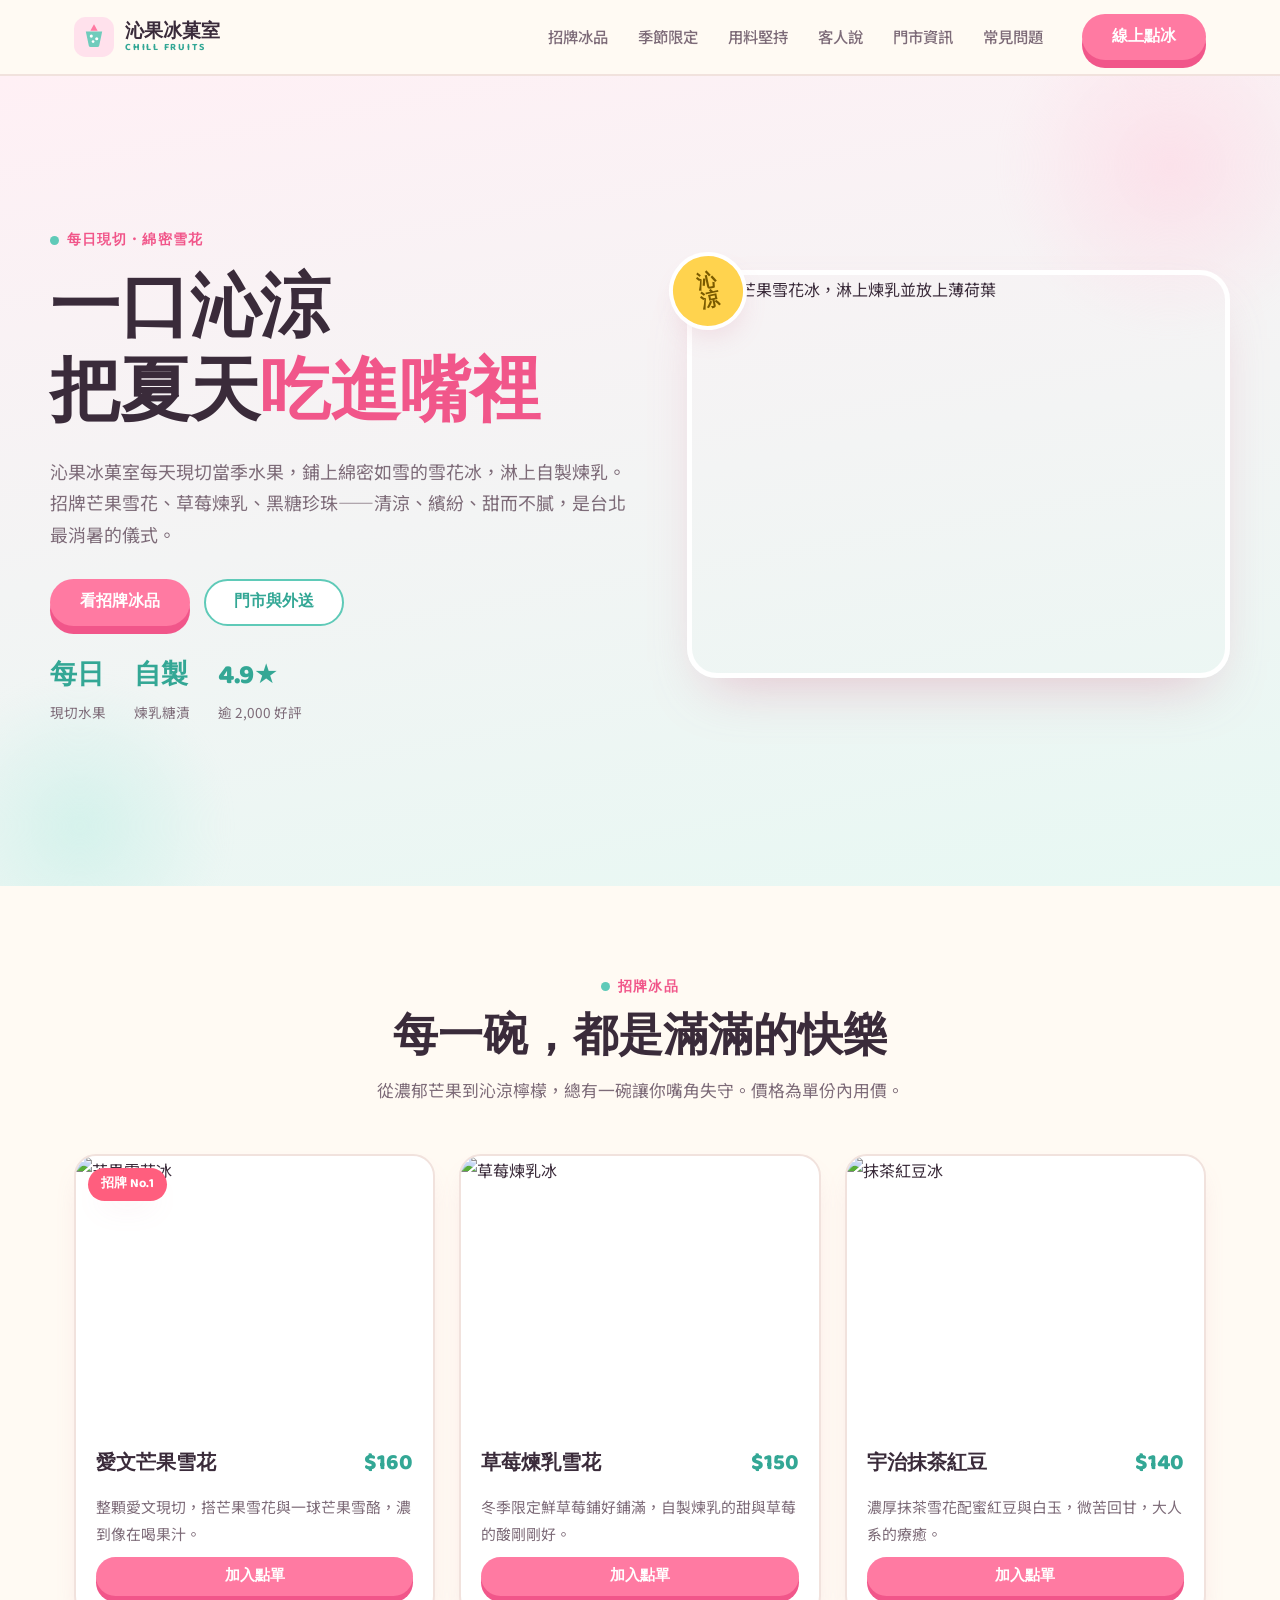
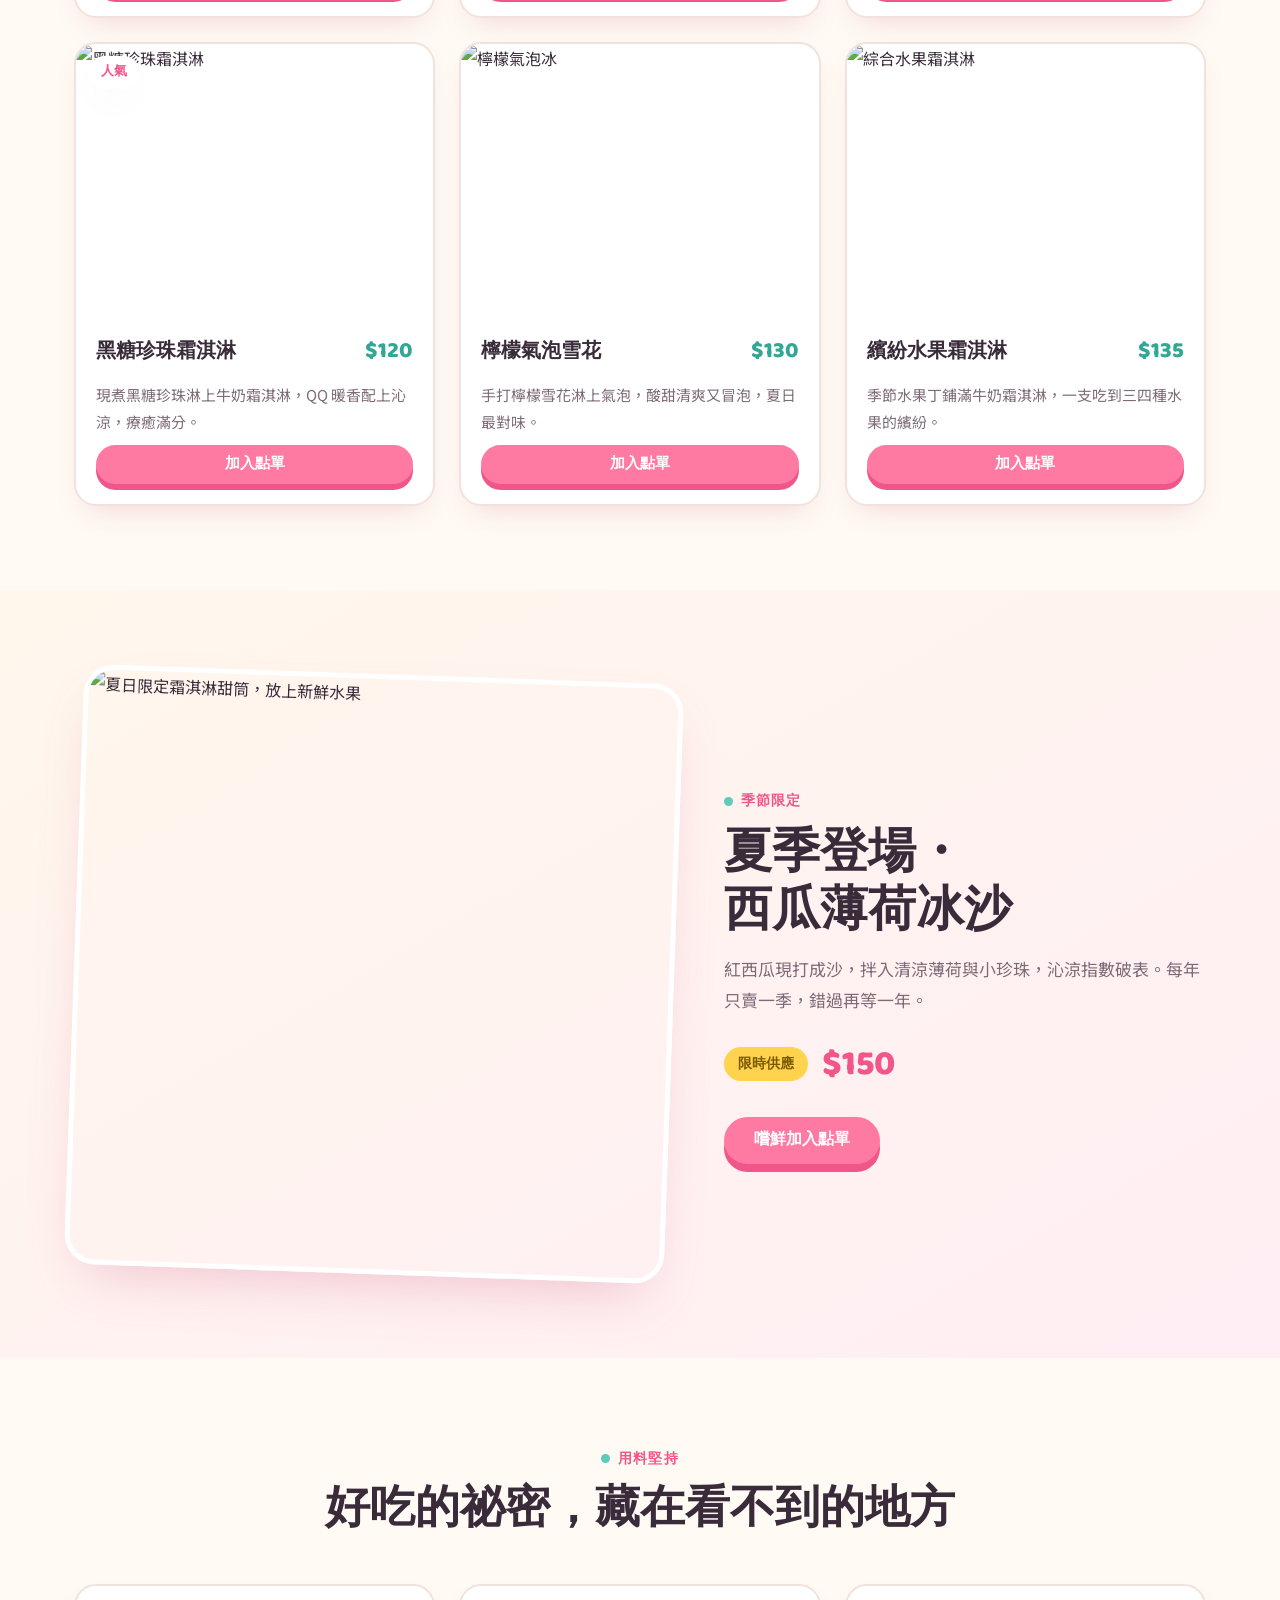
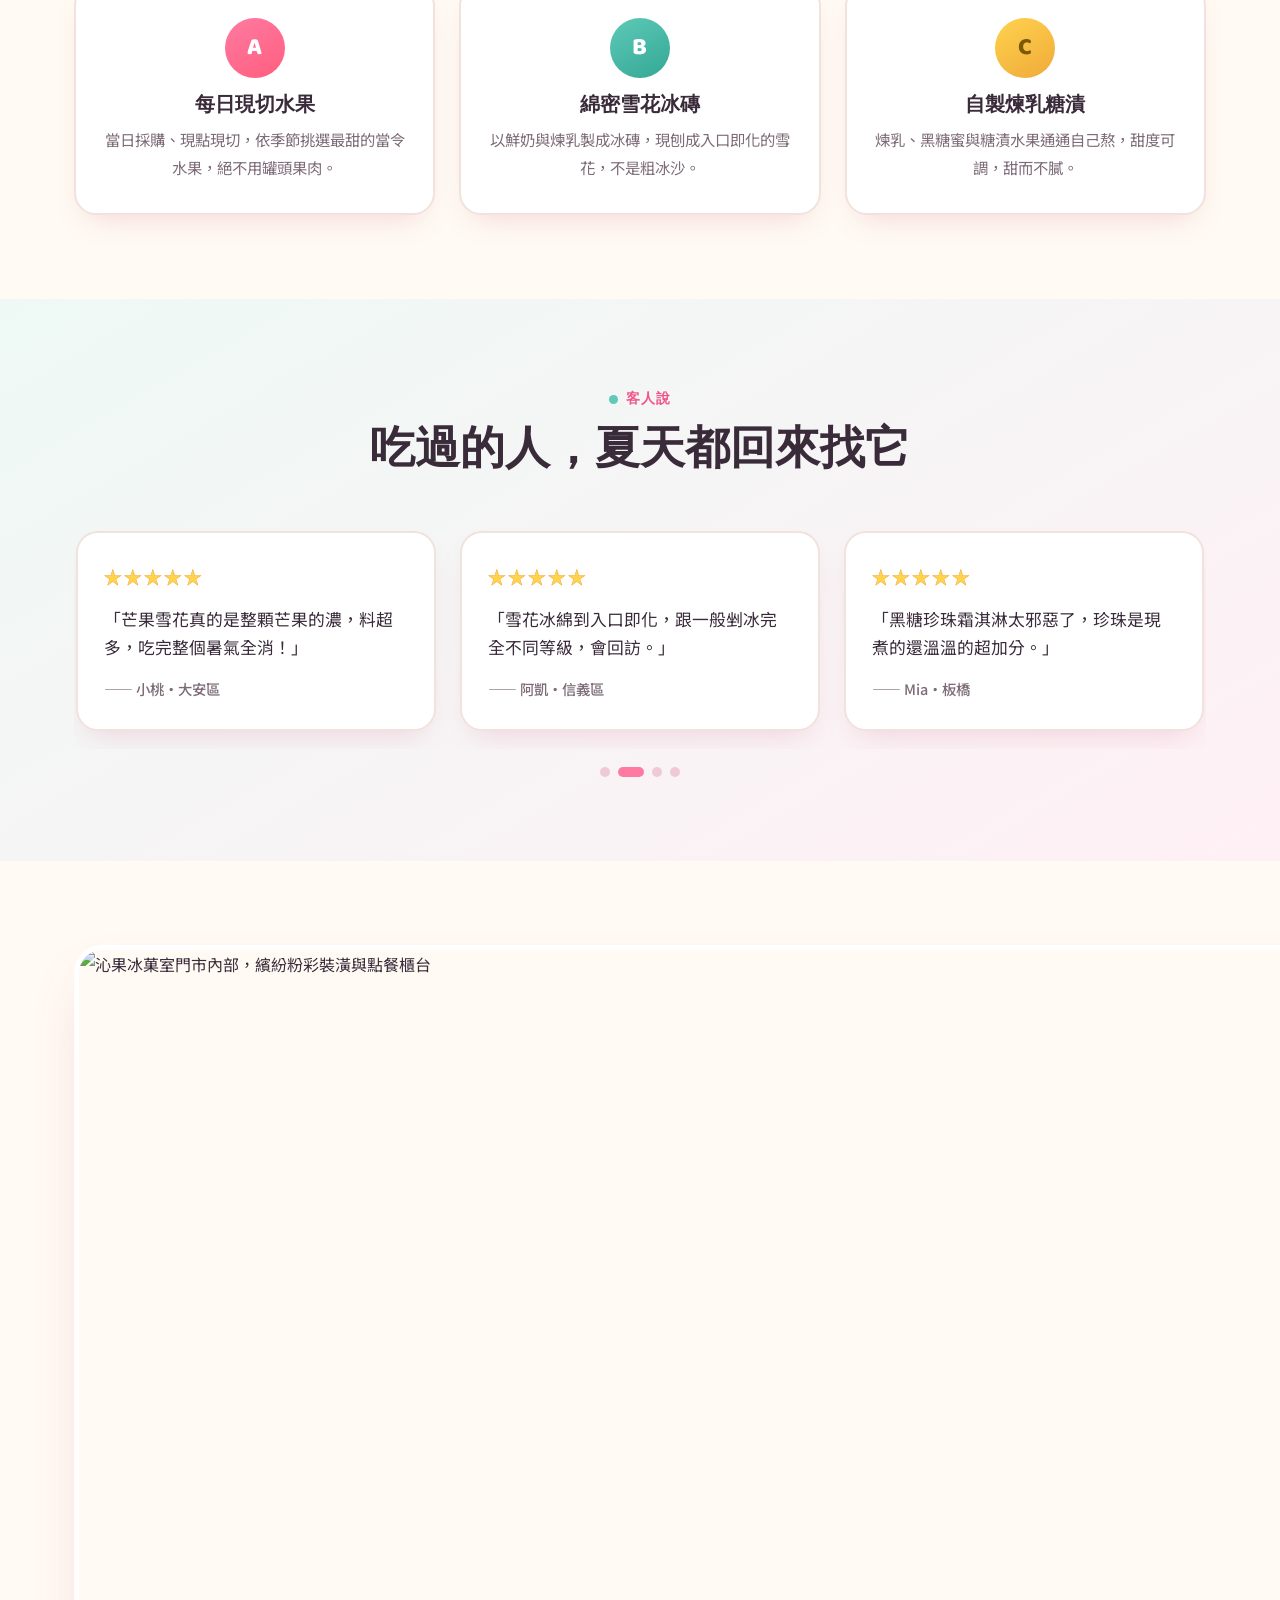
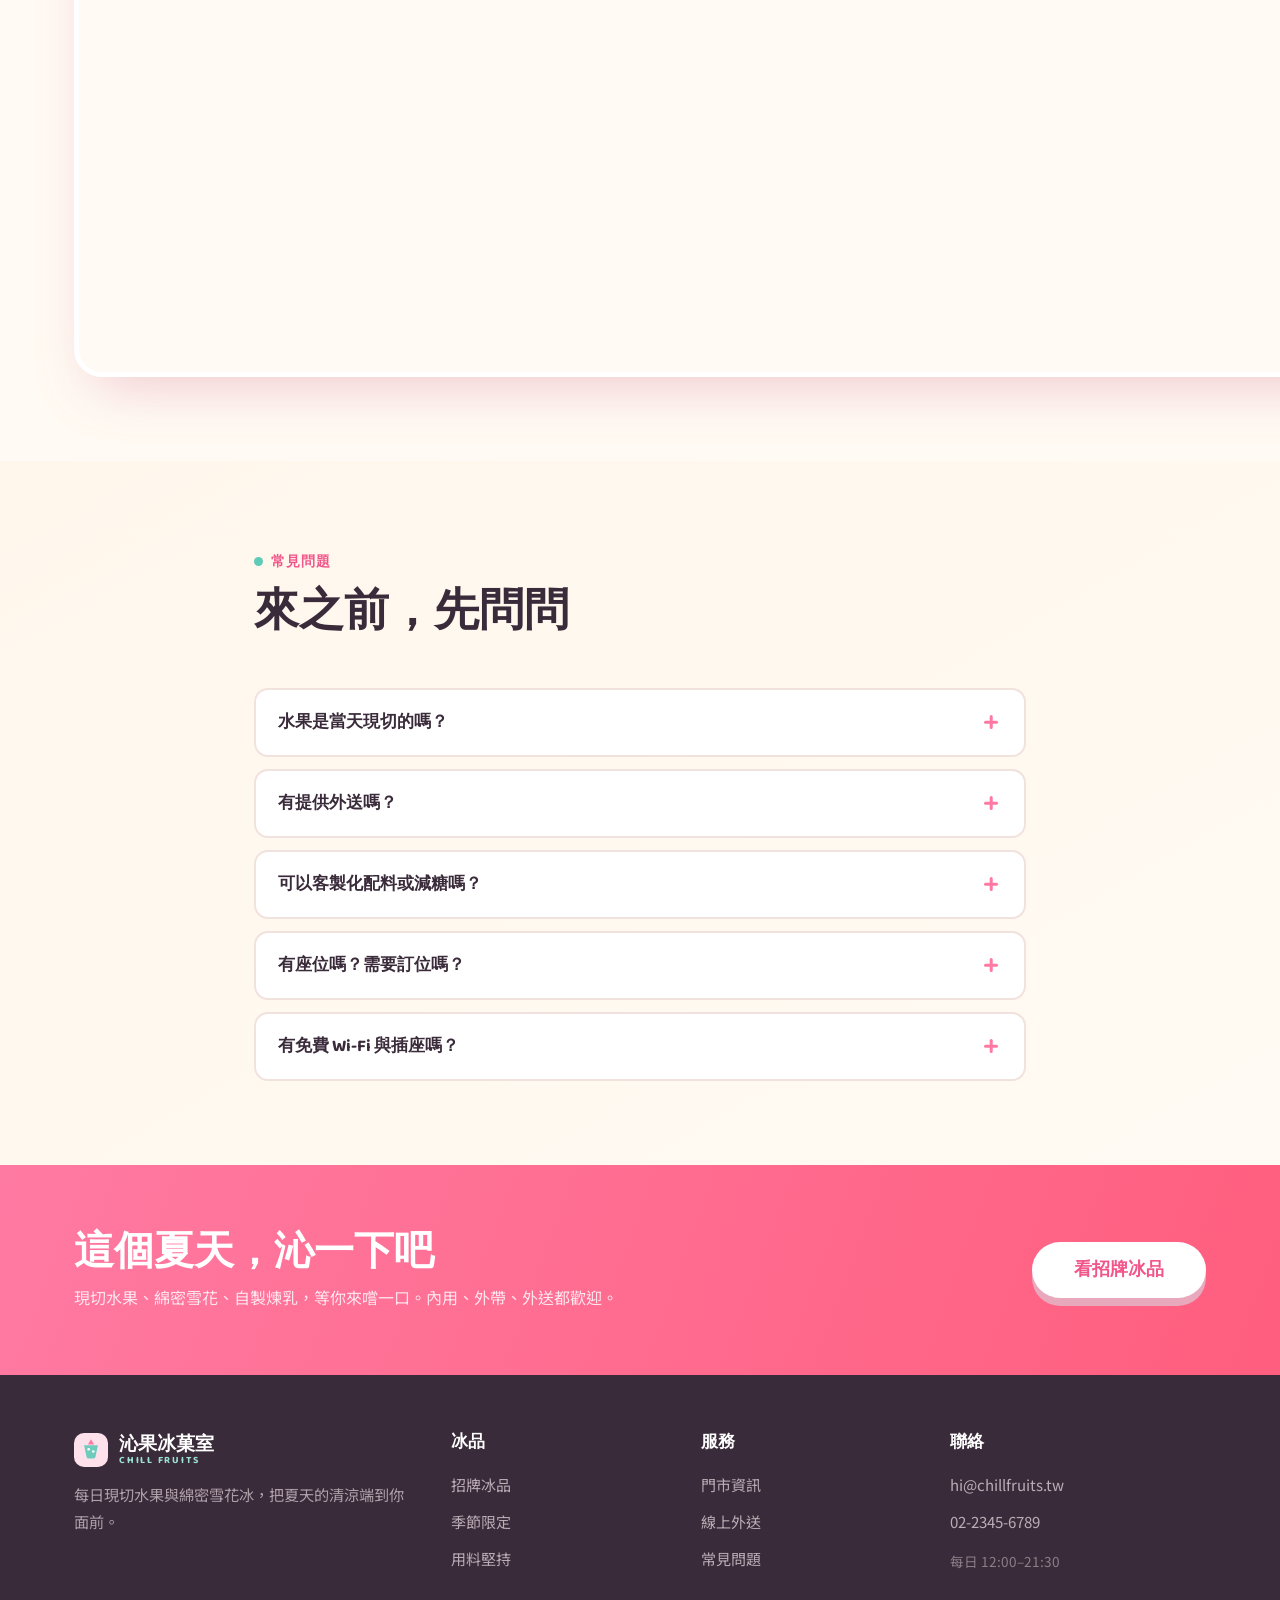
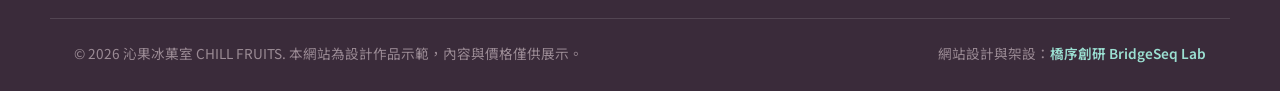
==== index.html @ 15c8f28c "deploy chillfruits landing page (text assets)" ====
<!DOCTYPE html>
<html lang="zh-Hant">
<head>
<meta charset="UTF-8">
<meta name="viewport" content="width=device-width, initial-scale=1">
<title>沁果冰菓室 CHILL FRUITS｜現切水果雪花冰・夏日霜淇淋</title>
<meta name="description" content="沁果冰菓室是台灣現做水果雪花冰與霜淇淋專賣。每日現切當季水果、自製煉乳與糖漬，綿密雪花冰一吃就清涼。招牌芒果雪花、草莓煉乳、黑糖珍珠，內用外帶與外送都方便。">
<meta name="keywords" content="雪花冰,芒果冰,剉冰,霜淇淋,水果冰,夏天甜點,冰菓室,黑糖珍珠冰,草莓冰,台灣冰品">
<link rel="canonical" href="https://izzo24.github.io/chillfruits/">
<meta property="og:type" content="website">
<meta property="og:locale" content="zh_TW">
<meta property="og:site_name" content="沁果冰菓室 CHILL FRUITS">
<meta property="og:title" content="沁果冰菓室 CHILL FRUITS｜現切水果雪花冰・夏日霜淇淋">
<meta property="og:description" content="每日現切當季水果、綿密雪花冰、自製煉乳。招牌芒果雪花、草莓煉乳、黑糖珍珠，一吃就清涼。">
<meta property="og:url" content="https://izzo24.github.io/chillfruits/">
<meta property="og:image" content="https://izzo24.github.io/chillfruits/images/hero.webp">
<meta name="twitter:card" content="summary_large_image">
<meta name="theme-color" content="#ff8fb1">
<link rel="icon" href="data:image/svg+xml,%3Csvg xmlns='http://www.w3.org/2000/svg' viewBox='0 0 32 32'%3E%3Crect width='32' height='32' rx='9' fill='%23ffd6e4'/%3E%3Cpath d='M16 6l3 6h-6l3-6z' fill='%23ff7aa2'/%3E%3Cpath d='M10 13h12l-2.2 11a1.5 1.5 0 01-1.5 1.2h-4.6A1.5 1.5 0 0112 25L10 13z' fill='%237ad0c0'/%3E%3Ccircle cx='14' cy='17' r='1.3' fill='%23fff'/%3E%3Ccircle cx='18' cy='19' r='1.3' fill='%23fff'/%3E%3C/svg%3E">
<link rel="preconnect" href="https://fonts.googleapis.com">
<link rel="preconnect" href="https://fonts.gstatic.com" crossorigin>
<link href="https://fonts.googleapis.com/css2?family=Baloo+2:wght@500;600;700;800&family=Noto+Sans+TC:wght@400;500;700;900&display=swap" rel="stylesheet">
<link rel="stylesheet" href="./assets/style.css">
<script type="application/ld+json">
{
  "@context":"https://schema.org",
  "@graph":[
    {"@type":"Organization","@id":"https://izzo24.github.io/chillfruits/#org","name":"沁果冰菓室 CHILL FRUITS","url":"https://izzo24.github.io/chillfruits/","logo":"https://izzo24.github.io/chillfruits/images/hero.webp","description":"台灣現做水果雪花冰與霜淇淋專賣店。","areaServed":"TW"},
    {"@type":"WebSite","@id":"https://izzo24.github.io/chillfruits/#web","url":"https://izzo24.github.io/chillfruits/","name":"沁果冰菓室 CHILL FRUITS","inLanguage":"zh-Hant","publisher":{"@id":"https://izzo24.github.io/chillfruits/#org"}},
    {"@type":"Restaurant","name":"沁果冰菓室 CHILL FRUITS","image":"https://izzo24.github.io/chillfruits/images/hero.webp","servesCuisine":"冰品甜點","priceRange":"$$","areaServed":"TW","url":"https://izzo24.github.io/chillfruits/","menu":"https://izzo24.github.io/chillfruits/#menu","address":{"@type":"PostalAddress","addressCountry":"TW","addressLocality":"台北市","streetAddress":"大安區清涼路 6 號"},"openingHours":"Mo-Su 12:00-21:30","aggregateRating":{"@type":"AggregateRating","ratingValue":"4.9","reviewCount":"2043"}},
    {"@type":"FAQPage","mainEntity":[
      {"@type":"Question","name":"水果是當天現切的嗎？","acceptedAnswer":{"@type":"Answer","text":"是的，所有水果皆當日採購、現點現切，依季節更換品項，確保新鮮與甜度。"}},
      {"@type":"Question","name":"有提供外送嗎？","acceptedAnswer":{"@type":"Answer","text":"提供 Uber Eats 與 foodpanda 外送，雪花冰採保冷包裝；建議收到後盡快享用以保持綿密口感。"}},
      {"@type":"Question","name":"可以客製化配料或減糖嗎？","acceptedAnswer":{"@type":"Answer","text":"可以。煉乳與糖漿皆可減量或分開附上，配料可加購或更換，現場與外送備註皆可指定。"}},
      {"@type":"Question","name":"有座位嗎？需要訂位嗎？","acceptedAnswer":{"@type":"Answer","text":"店內約 24 個座位，採現場候位不需訂位；假日尖峰時段建議避開或選擇外帶。"}}
    ]},
    {"@type":"BreadcrumbList","itemListElement":[
      {"@type":"ListItem","position":1,"name":"首頁","item":"https://izzo24.github.io/chillfruits/"},
      {"@type":"ListItem","position":2,"name":"招牌冰品","item":"https://izzo24.github.io/chillfruits/#menu"},
      {"@type":"ListItem","position":3,"name":"門市資訊","item":"https://izzo24.github.io/chillfruits/#visit"}
    ]}
  ]
}
</script>
</head>
<body>
<a class="skip" href="#main">跳至主要內容</a>

<header class="nav" id="top">
  <div class="wrap nav__in">
    <a class="brand" href="#top" aria-label="沁果冰菓室首頁">
      <svg class="brand__mk" viewBox="0 0 44 44" width="40" height="40" aria-hidden="true"><rect width="44" height="44" rx="13" fill="#ffe1ec"/><path d="M22 8l4 7h-8l4-7z" fill="#ff7aa2"/><path d="M13 16h18l-3.3 15.5A2 2 0 0125.7 33h-7.4a2 2 0 01-2-1.5L13 16z" fill="#6fccbc"/><circle cx="19" cy="21" r="1.7" fill="#fff"/><circle cx="25" cy="24" r="1.7" fill="#fff"/><circle cx="21" cy="27" r="1.5" fill="#fff"/></svg>
      <span class="brand__tx"><b>沁果冰菓室</b><i>CHILL FRUITS</i></span>
    </a>
    <nav class="menu" id="menu" aria-label="主選單">
      <a href="#menu">招牌冰品</a>
      <a href="#season">季節限定</a>
      <a href="#why">用料堅持</a>
      <a href="#reviews">客人說</a>
      <a href="#visit">門市資訊</a>
      <a href="#faq">常見問題</a>
    </nav>
    <a class="btn btn--cta nav__cta" href="#order">線上點冰</a>
    <button class="burger" id="burger" aria-label="開啟選單" aria-expanded="false" aria-controls="menu"><span></span><span></span><span></span></button>
  </div>
</header>

<main id="main">

  <section class="hero">
    <span class="blob blob--1" aria-hidden="true"></span>
    <span class="blob blob--2" aria-hidden="true"></span>
    <div class="wrap hero__in">
      <div class="hero__copy">
        <span class="eyebrow"><span class="dot"></span>每日現切・綿密雪花</span>
        <h1>一口沁涼<br>把夏天<span class="hl">吃進嘴裡</span></h1>
        <p class="lede">沁果冰菓室每天現切當季水果，鋪上綿密如雪的雪花冰，淋上自製煉乳。招牌芒果雪花、草莓煉乳、黑糖珍珠——清涼、繽紛、甜而不膩，是台北最消暑的儀式。</p>
        <div class="hero__cta">
          <a class="btn btn--cta" href="#menu">看招牌冰品</a>
          <a class="btn btn--ghost" href="#visit">門市與外送</a>
        </div>
        <ul class="trust">
          <li><strong>每日</strong><span>現切水果</span></li>
          <li><strong>自製</strong><span>煉乳糖漬</span></li>
          <li><strong>4.9★</strong><span>逾 2,000 好評</span></li>
        </ul>
      </div>
      <div class="hero__media">
        <img src="./images/hero.webp" alt="繽紛芒果雪花冰，淋上煉乳並放上薄荷葉" width="1376" height="768" fetchpriority="high">
        <div class="hero__sticker">沁<br>涼</div>
      </div>
    </div>
  </section>

  <section class="menu-sec" id="menu">
    <div class="wrap">
      <header class="sec-head">
        <span class="eyebrow eyebrow--c"><span class="dot"></span>招牌冰品</span>
        <h2>每一碗，都是滿滿的快樂</h2>
        <p>從濃郁芒果到沁涼檸檬，總有一碗讓你嘴角失守。價格為單份內用價。</p>
      </header>
      <div class="grid grid--3 menu-grid">
        <article class="card item">
          <div class="item__img"><img src="./images/hero.webp" alt="芒果雪花冰" width="600" height="450" loading="lazy"><span class="tag tag--hot">招牌 No.1</span></div>
          <div class="item__body"><div class="item__top"><h3>愛文芒果雪花</h3><span class="price">$160</span></div><p>整顆愛文現切，搭芒果雪花與一球芒果雪酪，濃到像在喝果汁。</p><button class="btn btn--cta btn--sm add" data-name="愛文芒果雪花">加入點單</button></div>
        </article>
        <article class="card item">
          <div class="item__img"><img src="./images/catalog.webp" alt="草莓煉乳冰" width="600" height="450" loading="lazy"></div>
          <div class="item__body"><div class="item__top"><h3>草莓煉乳雪花</h3><span class="price">$150</span></div><p>冬季限定鮮草莓鋪好鋪滿，自製煉乳的甜與草莓的酸剛剛好。</p><button class="btn btn--cta btn--sm add" data-name="草莓煉乳雪花">加入點單</button></div>
        </article>
        <article class="card item">
          <div class="item__img"><img src="./images/catalog.webp" alt="抹茶紅豆冰" width="600" height="450" loading="lazy"></div>
          <div class="item__body"><div class="item__top"><h3>宇治抹茶紅豆</h3><span class="price">$140</span></div><p>濃厚抹茶雪花配蜜紅豆與白玉，微苦回甘，大人系的療癒。</p><button class="btn btn--cta btn--sm add" data-name="宇治抹茶紅豆">加入點單</button></div>
        </article>
        <article class="card item">
          <div class="item__img"><img src="./images/softserve.webp" alt="黑糖珍珠霜淇淋" width="600" height="450" loading="lazy"><span class="tag">人氣</span></div>
          <div class="item__body"><div class="item__top"><h3>黑糖珍珠霜淇淋</h3><span class="price">$120</span></div><p>現煮黑糖珍珠淋上牛奶霜淇淋，QQ 暖香配上沁涼，療癒滿分。</p><button class="btn btn--cta btn--sm add" data-name="黑糖珍珠霜淇淋">加入點單</button></div>
        </article>
        <article class="card item">
          <div class="item__img"><img src="./images/catalog.webp" alt="檸檬氣泡冰" width="600" height="450" loading="lazy"></div>
          <div class="item__body"><div class="item__top"><h3>檸檬氣泡雪花</h3><span class="price">$130</span></div><p>手打檸檬雪花淋上氣泡，酸甜清爽又冒泡，夏日最對味。</p><button class="btn btn--cta btn--sm add" data-name="檸檬氣泡雪花">加入點單</button></div>
        </article>
        <article class="card item">
          <div class="item__img"><img src="./images/softserve.webp" alt="綜合水果霜淇淋" width="600" height="450" loading="lazy"></div>
          <div class="item__body"><div class="item__top"><h3>繽紛水果霜淇淋</h3><span class="price">$135</span></div><p>季節水果丁鋪滿牛奶霜淇淋，一支吃到三四種水果的繽紛。</p><button class="btn btn--cta btn--sm add" data-name="繽紛水果霜淇淋">加入點單</button></div>
        </article>
      </div>
    </div>
  </section>

  <section class="season" id="season">
    <div class="wrap season__in">
      <div class="season__media"><img src="./images/softserve.webp" alt="夏日限定霜淇淋甜筒，放上新鮮水果" width="600" height="600" loading="lazy"></div>
      <div class="season__copy">
        <span class="eyebrow eyebrow--c"><span class="dot"></span>季節限定</span>
        <h2>夏季登場・<br>西瓜薄荷冰沙</h2>
        <p>紅西瓜現打成沙，拌入清涼薄荷與小珍珠，沁涼指數破表。每年只賣一季，錯過再等一年。</p>
        <div class="season__price"><span class="season__tag">限時供應</span><b>$150</b></div>
        <button class="btn btn--cta add" data-name="西瓜薄荷冰沙（季節限定）">嚐鮮加入點單</button>
      </div>
    </div>
  </section>

  <section class="why" id="why">
    <div class="wrap">
      <header class="sec-head">
        <span class="eyebrow eyebrow--c"><span class="dot"></span>用料堅持</span>
        <h2>好吃的祕密，藏在看不到的地方</h2>
      </header>
      <div class="grid grid--3">
        <article class="card feat">
          <span class="feat__ic">A</span>
          <h3>每日現切水果</h3>
          <p>當日採購、現點現切，依季節挑選最甜的當令水果，絕不用罐頭果肉。</p>
        </article>
        <article class="card feat">
          <span class="feat__ic">B</span>
          <h3>綿密雪花冰磚</h3>
          <p>以鮮奶與煉乳製成冰磚，現刨成入口即化的雪花，不是粗冰沙。</p>
        </article>
        <article class="card feat">
          <span class="feat__ic">C</span>
          <h3>自製煉乳糖漬</h3>
          <p>煉乳、黑糖蜜與糖漬水果通通自己熬，甜度可調，甜而不膩。</p>
        </article>
      </div>
    </div>
  </section>

  <section class="reviews" id="reviews">
    <div class="wrap">
      <header class="sec-head">
        <span class="eyebrow eyebrow--c"><span class="dot"></span>客人說</span>
        <h2>吃過的人，夏天都回來找它</h2>
      </header>
      <div class="rev-track" id="revTrack">
        <figure class="card rev"><div class="stars">★★★★★</div><blockquote>「芒果雪花真的是整顆芒果的濃，料超多，吃完整個暑氣全消！」</blockquote><figcaption>—— 小桃・大安區</figcaption></figure>
        <figure class="card rev"><div class="stars">★★★★★</div><blockquote>「雪花冰綿到入口即化，跟一般剉冰完全不同等級，會回訪。」</blockquote><figcaption>—— 阿凱・信義區</figcaption></figure>
        <figure class="card rev"><div class="stars">★★★★★</div><blockquote>「黑糖珍珠霜淇淋太邪惡了，珍珠是現煮的還溫溫的超加分。」</blockquote><figcaption>—— Mia・板橋</figcaption></figure>
        <figure class="card rev"><div class="stars">★★★★☆</div><blockquote>「假日要排隊但很值得，外送也保冷做得不錯，料一樣實在。」</blockquote><figcaption>—— Leo・中山區</figcaption></figure>
      </div>
      <div class="rev-dots" id="revDots" aria-hidden="true"></div>
    </div>
  </section>

  <section class="visit" id="visit">
    <div class="wrap visit__in">
      <div class="visit__media"><img src="./images/store.webp" alt="沁果冰菓室門市內部，繽紛粉彩裝潢與點餐櫃台" width="1376" height="768" loading="lazy"></div>
      <div class="visit__copy" id="order">
        <span class="eyebrow eyebrow--c"><span class="dot"></span>門市資訊</span>
        <h2>來店裡，或讓我們外送給你</h2>
        <ul class="info">
          <li><b>地址</b><span>台北市大安區清涼路 6 號</span></li>
          <li><b>營業時間</b><span>每日 12:00 – 21:30</span></li>
          <li><b>座位</b><span>約 24 席・現場候位</span></li>
          <li><b>外送</b><span>Uber Eats／foodpanda</span></li>
        </ul>
        <div class="visit__cta">
          <button class="btn btn--cta add" data-name="線上外送點單">線上外送點冰</button>
          <a class="btn btn--ghost" href="tel:0223456789">電話 02-2345-6789</a>
        </div>
      </div>
    </div>
  </section>

  <section class="faq" id="faq">
    <div class="wrap faq__in">
      <header class="sec-head sec-head--left">
        <span class="eyebrow eyebrow--c"><span class="dot"></span>常見問題</span>
        <h2>來之前，先問問</h2>
      </header>
      <div class="acc" id="acc">
        <div class="acc__item"><button class="acc__q" aria-expanded="false">水果是當天現切的嗎？<span class="acc__ic" aria-hidden="true"></span></button><div class="acc__a"><p>是的，所有水果皆當日採購、現點現切，依季節更換品項，確保新鮮與甜度。</p></div></div>
        <div class="acc__item"><button class="acc__q" aria-expanded="false">有提供外送嗎？<span class="acc__ic" aria-hidden="true"></span></button><div class="acc__a"><p>提供 Uber Eats 與 foodpanda 外送，雪花冰採保冷包裝；建議收到後盡快享用以保持綿密口感。</p></div></div>
        <div class="acc__item"><button class="acc__q" aria-expanded="false">可以客製化配料或減糖嗎？<span class="acc__ic" aria-hidden="true"></span></button><div class="acc__a"><p>可以。煉乳與糖漿皆可減量或分開附上，配料可加購或更換，現場與外送備註皆可指定。</p></div></div>
        <div class="acc__item"><button class="acc__q" aria-expanded="false">有座位嗎？需要訂位嗎？<span class="acc__ic" aria-hidden="true"></span></button><div class="acc__a"><p>店內約 24 個座位，採現場候位不需訂位；假日尖峰時段建議避開或選擇外帶。</p></div></div>
        <div class="acc__item"><button class="acc__q" aria-expanded="false">有免費 Wi-Fi 與插座嗎？<span class="acc__ic" aria-hidden="true"></span></button><div class="acc__a"><p>提供免費 Wi-Fi，部分座位設有插座；用餐尖峰時段每組客人入座以 60 分鐘為原則。</p></div></div>
      </div>
    </div>
  </section>

  <section class="cta-band">
    <div class="wrap cta-band__in">
      <div>
        <h2>這個夏天，沁一下吧</h2>
        <p>現切水果、綿密雪花、自製煉乳，等你來嚐一口。內用、外帶、外送都歡迎。</p>
      </div>
      <a class="btn btn--cta btn--lg" href="#menu">看招牌冰品</a>
    </div>
  </section>

</main>

<footer class="foot">
  <div class="wrap foot__in">
    <div class="foot__brand">
      <a class="brand brand--foot" href="#top" aria-label="沁果冰菓室">
        <svg class="brand__mk" viewBox="0 0 44 44" width="34" height="34" aria-hidden="true"><rect width="44" height="44" rx="13" fill="#ffe1ec"/><path d="M22 8l4 7h-8l4-7z" fill="#ff7aa2"/><path d="M13 16h18l-3.3 15.5A2 2 0 0125.7 33h-7.4a2 2 0 01-2-1.5L13 16z" fill="#6fccbc"/><circle cx="19" cy="21" r="1.7" fill="#fff"/><circle cx="25" cy="24" r="1.7" fill="#fff"/></svg>
        <span class="brand__tx"><b>沁果冰菓室</b><i>CHILL FRUITS</i></span>
      </a>
      <p>每日現切水果與綿密雪花冰，把夏天的清涼端到你面前。</p>
    </div>
    <nav class="foot__col" aria-label="冰品"><h4>冰品</h4><a href="#menu">招牌冰品</a><a href="#season">季節限定</a><a href="#why">用料堅持</a></nav>
    <nav class="foot__col" aria-label="服務"><h4>服務</h4><a href="#visit">門市資訊</a><a href="#order">線上外送</a><a href="#faq">常見問題</a></nav>
    <div class="foot__col"><h4>聯絡</h4><a href="mailto:hi@chillfruits.tw">hi@chillfruits.tw</a><a href="tel:0223456789">02-2345-6789</a><p class="foot__hours">每日 12:00–21:30</p></div>
  </div>
  <div class="wrap foot__btm">
    <small>© 2026 沁果冰菓室 CHILL FRUITS. 本網站為設計作品示範，內容與價格僅供展示。</small>
    <small class="foot__credit">網站設計與架設：<a href="https://bridgeseqlab.com" target="_blank" rel="noopener">橋序創研 BridgeSeq Lab</a></small>
  </div>
</footer>

<button class="totop" id="totop" aria-label="回到頂端"><svg viewBox="0 0 24 24" width="22" height="22" aria-hidden="true"><path d="M12 19V6M6 12l6-6 6 6" fill="none" stroke="currentColor" stroke-width="2.4" stroke-linecap="round" stroke-linejoin="round"/></svg></button>
<div class="toast" id="toast" role="status" aria-live="polite"></div>
<script src="./assets/app.js" defer></script>
</body>
</html>
---- assets/style.css ----
:root{
  --bg:#fffaf3; --ink:#3a2b3a; --ink-2:#7d6b78; --pink:#ff7aa2; --pink-d:#f1568a;
  --mint:#5fcab8; --mint-d:#33a795; --lemon:#ffd34e; --berry:#ff5e7e; --peach:#ffe0d0;
  --cream:#fff3e9; --line:#f1e2dd; --r:22px; --r-sm:14px; --maxw:1180px;
  --shadow:0 14px 30px -14px rgba(214,120,150,.32); --shadow-lg:0 26px 56px -22px rgba(214,120,150,.42);
  --display:"Baloo 2",system-ui,sans-serif; --tc:"Noto Sans TC",system-ui,sans-serif;
}
*{box-sizing:border-box;margin:0;padding:0}
html{scroll-behavior:smooth;-webkit-text-size-adjust:100%}
body{font-family:var(--tc);color:var(--ink);background:var(--bg);line-height:1.78;overflow-x:hidden}
img{max-width:100%;height:auto;display:block}
a{color:inherit;text-decoration:none}
h1,h2,h3,h4{line-height:1.2;text-wrap:balance;font-family:var(--display);font-weight:800}
p{text-wrap:pretty}
.wrap{width:100%;max-width:var(--maxw);margin:0 auto;padding:0 24px}
.skip{position:absolute;left:-999px;top:0;background:var(--pink);color:#fff;padding:10px 16px;border-radius:0 0 12px 0;z-index:200}
.skip:focus{left:0}

.btn{display:inline-flex;align-items:center;justify-content:center;gap:8px;font-family:var(--display);font-weight:700;font-size:1.02rem;padding:13px 28px;border-radius:999px;border:2.5px solid transparent;cursor:pointer;transition:.2s ease;white-space:nowrap;line-height:1}
.btn--cta{background:var(--pink);color:#fff;box-shadow:0 8px 0 0 var(--pink-d)}
.btn--cta:hover{transform:translateY(2px);box-shadow:0 6px 0 0 var(--pink-d)}
.btn--cta:active{transform:translateY(8px);box-shadow:0 0 0 0 var(--pink-d)}
.btn--ghost{background:#fff;color:var(--mint-d);border-color:var(--mint)}
.btn--ghost:hover{background:var(--mint);color:#fff}
.btn--sm{padding:10px 20px;font-size:.94rem;box-shadow:0 6px 0 0 var(--pink-d)}
.btn--lg{padding:17px 40px;font-size:1.15rem}

.eyebrow{display:inline-flex;align-items:center;gap:8px;font-family:var(--display);font-weight:700;font-size:.85rem;letter-spacing:.08em;color:var(--pink-d)}
.eyebrow .dot{width:9px;height:9px;border-radius:50%;background:var(--mint);display:inline-block}
.eyebrow--c{justify-content:center}
.sec-head{max-width:680px;margin:0 auto 48px;text-align:center}
.sec-head--left{text-align:left;margin-left:0}
.sec-head h2{font-size:clamp(1.9rem,4vw,2.8rem);margin:12px 0 12px;color:var(--ink)}
.sec-head p{color:var(--ink-2);font-size:1.05rem}

.nav{position:sticky;top:0;z-index:100;background:rgba(255,250,243,.9);backdrop-filter:blur(12px);border-bottom:2px solid var(--line)}
.nav__in{display:flex;align-items:center;gap:18px;height:74px}
.brand{display:flex;align-items:center;gap:11px}
.brand__tx{display:flex;flex-direction:column;line-height:1.04}
.brand__tx b{font-family:var(--display);font-size:1.2rem;font-weight:800;color:var(--ink)}
.brand__tx i{font-family:var(--display);font-style:normal;font-weight:700;font-size:.62rem;letter-spacing:.18em;color:var(--mint-d)}
.menu{display:flex;gap:4px;margin-left:auto}
.menu a{font-size:.96rem;font-weight:500;color:var(--ink-2);padding:8px 13px;border-radius:999px;transition:.18s}
.menu a:hover{color:var(--pink-d);background:#fff0f5}
.nav__cta{margin-left:8px}
.burger{display:none;flex-direction:column;gap:5px;width:46px;height:46px;border:2px solid var(--line);border-radius:14px;background:#fff;cursor:pointer;align-items:center;justify-content:center;margin-left:auto}
.burger span{width:22px;height:2.6px;background:var(--pink);border-radius:2px;transition:.25s}
.burger[aria-expanded="true"] span:nth-child(1){transform:translateY(7.6px) rotate(45deg)}
.burger[aria-expanded="true"] span:nth-child(2){opacity:0}
.burger[aria-expanded="true"] span:nth-child(3){transform:translateY(-7.6px) rotate(-45deg)}

section{padding:84px 0;position:relative}

/* hero */
.hero{background:linear-gradient(170deg,#fff0f5 0%,#e7f8f3 100%);overflow:hidden}
.blob{position:absolute;border-radius:50%;filter:blur(8px);opacity:.5;z-index:0}
.blob--1{width:340px;height:340px;background:radial-gradient(circle,#ffd0e0,transparent 70%);top:-80px;right:-60px}
.blob--2{width:300px;height:300px;background:radial-gradient(circle,#bdeee4,transparent 70%);bottom:-90px;left:-70px}
.hero__in{position:relative;z-index:1;display:grid;grid-template-columns:1.04fr .96fr;gap:48px;align-items:center;padding:64px 0 78px}
.hero h1{font-size:clamp(2.6rem,6vw,4.4rem);margin:16px 0 18px;color:var(--ink)}
.hero h1 .hl{color:var(--pink-d)}
.lede{font-size:1.12rem;color:var(--ink-2);max-width:33em}
.hero__cta{display:flex;gap:14px;margin:28px 0 26px;flex-wrap:wrap}
.trust{list-style:none;display:flex;gap:28px;flex-wrap:wrap}
.trust li{display:flex;flex-direction:column}
.trust strong{font-family:var(--display);font-size:1.7rem;font-weight:800;color:var(--mint-d)}
.trust span{font-size:.85rem;color:var(--ink-2)}
.hero__media{position:relative}
.hero__media img{width:100%;border-radius:30px;box-shadow:var(--shadow-lg);aspect-ratio:16/12;object-fit:cover;border:5px solid #fff}
.hero__sticker{position:absolute;top:-18px;left:-18px;width:78px;height:78px;background:var(--lemon);color:#7a5a00;border-radius:50%;display:flex;align-items:center;justify-content:center;font-family:var(--display);font-weight:800;font-size:1.2rem;line-height:1;text-align:center;box-shadow:var(--shadow);transform:rotate(-12deg);border:4px solid #fff}

.card{background:#fff;border:2px solid var(--line);border-radius:var(--r);box-shadow:var(--shadow)}
.grid{display:grid;gap:24px}
.grid--3{grid-template-columns:repeat(3,1fr)}

/* menu items */
.menu-sec{background:var(--bg)}
.item{overflow:hidden;display:flex;flex-direction:column;transition:.22s}
.item:hover{transform:translateY(-5px) rotate(-.5deg);box-shadow:var(--shadow-lg)}
.item__img{position:relative;aspect-ratio:4/3;overflow:hidden}
.item__img img{width:100%;height:100%;object-fit:cover;transition:.5s}
.item:hover .item__img img{transform:scale(1.07)}
.tag{position:absolute;top:12px;left:12px;background:#fff;color:var(--pink-d);font-family:var(--display);font-size:.8rem;font-weight:700;padding:5px 13px;border-radius:999px;box-shadow:var(--shadow)}
.tag--hot{background:var(--berry);color:#fff}
.item__body{padding:20px;display:flex;flex-direction:column;gap:10px;flex:1}
.item__top{display:flex;justify-content:space-between;align-items:baseline;gap:10px}
.item__top h3{font-size:1.22rem;color:var(--ink)}
.price{font-family:var(--display);font-size:1.4rem;font-weight:800;color:var(--mint-d)}
.item__body p{color:var(--ink-2);font-size:.93rem;flex:1}

/* season */
.season{background:linear-gradient(150deg,#fff7ec,#ffeef4)}
.season__in{display:grid;grid-template-columns:.9fr 1.1fr;gap:50px;align-items:center}
.season__media img{border-radius:30px;aspect-ratio:1/1;object-fit:cover;box-shadow:var(--shadow-lg);border:5px solid #fff;transform:rotate(2deg)}
.season__copy h2{font-size:clamp(2rem,4vw,3rem);color:var(--ink);margin:12px 0 14px}
.season__copy p{color:var(--ink-2);font-size:1.06rem;margin-bottom:18px}
.season__price{display:flex;align-items:center;gap:14px;margin-bottom:22px}
.season__price b{font-family:var(--display);font-size:2.2rem;font-weight:800;color:var(--pink-d)}
.season__tag{background:var(--lemon);color:#7a5a00;font-family:var(--display);font-weight:700;font-size:.85rem;padding:5px 14px;border-radius:999px}

/* why */
.why{background:var(--bg)}
.feat{padding:32px 26px;text-align:center}
.feat__ic{display:inline-flex;width:60px;height:60px;align-items:center;justify-content:center;background:linear-gradient(150deg,var(--pink),var(--berry));color:#fff;border-radius:50%;font-family:var(--display);font-weight:800;font-size:1.5rem;margin-bottom:16px}
.feat:nth-child(2) .feat__ic{background:linear-gradient(150deg,var(--mint),var(--mint-d))}
.feat:nth-child(3) .feat__ic{background:linear-gradient(150deg,var(--lemon),#f0a93a);color:#7a5a00}
.feat h3{font-size:1.24rem;margin-bottom:8px;color:var(--ink)}
.feat p{color:var(--ink-2);font-size:.96rem}

/* reviews */
.reviews{background:linear-gradient(150deg,#eef9f5,#fff0f5)}
.rev-track{display:flex;gap:24px;overflow-x:auto;scroll-snap-type:x mandatory;padding:6px 2px 18px;-webkit-overflow-scrolling:touch;scrollbar-width:none}
.rev-track::-webkit-scrollbar{display:none}
.rev{flex:0 0 360px;max-width:88vw;scroll-snap-align:center;padding:28px 26px}
.stars{color:var(--lemon);letter-spacing:2px;font-size:1.1rem;margin-bottom:12px;-webkit-text-stroke:.5px #f0a93a}
.rev blockquote{font-size:1.05rem;color:var(--ink);margin-bottom:14px;line-height:1.7}
.rev figcaption{color:var(--ink-2);font-size:.9rem;font-weight:500}
.rev-dots{display:flex;gap:8px;justify-content:center;margin-top:18px}
.rev-dots button{width:10px;height:10px;border-radius:50%;border:none;background:#f0c9d6;cursor:pointer;transition:.2s;padding:0}
.rev-dots button[aria-current="true"]{background:var(--pink);width:26px;border-radius:999px}

/* visit */
.visit{background:var(--bg)}
.visit__in{display:grid;grid-template-columns:1.05fr .95fr;gap:48px;align-items:center}
.visit__media img{border-radius:28px;aspect-ratio:16/12;object-fit:cover;box-shadow:var(--shadow-lg);border:5px solid #fff}
.visit__copy h2{font-size:clamp(1.8rem,3.6vw,2.6rem);color:var(--ink);margin:12px 0 18px}
.info{list-style:none;display:flex;flex-direction:column;gap:14px;margin-bottom:24px}
.info li{display:flex;gap:16px;align-items:baseline}
.info b{font-family:var(--display);color:var(--pink-d);min-width:78px;flex:none}
.info span{color:var(--ink)}
.visit__cta{display:flex;gap:14px;flex-wrap:wrap}

/* faq */
.faq{background:linear-gradient(150deg,#fff7ec,#fffaf3)}
.faq__in{max-width:820px;margin:0 auto}
.acc{margin-top:28px;display:flex;flex-direction:column;gap:12px}
.acc__item{border:2px solid var(--line);border-radius:var(--r-sm);overflow:hidden;background:#fff}
.acc__q{width:100%;text-align:left;background:none;border:none;padding:19px 22px;font-family:var(--display);font-size:1.06rem;font-weight:700;color:var(--ink);cursor:pointer;display:flex;justify-content:space-between;align-items:center;gap:16px}
.acc__ic{flex:none;width:22px;height:22px;position:relative}
.acc__ic::before,.acc__ic::after{content:"";position:absolute;background:var(--pink);border-radius:2px;left:50%;top:50%}
.acc__ic::before{width:14px;height:2.6px;transform:translate(-50%,-50%)}
.acc__ic::after{width:2.6px;height:14px;transform:translate(-50%,-50%);transition:.25s}
.acc__q[aria-expanded="true"] .acc__ic::after{transform:translate(-50%,-50%) rotate(90deg);opacity:0}
.acc__a{max-height:0;overflow:hidden;transition:max-height .3s ease}
.acc__a p{padding:0 22px 19px;color:var(--ink-2)}

/* cta band */
.cta-band{background:linear-gradient(110deg,var(--pink),var(--berry));color:#fff;padding:64px 0}
.cta-band__in{display:flex;align-items:center;justify-content:space-between;gap:30px;flex-wrap:wrap}
.cta-band h2{font-size:clamp(1.7rem,3.4vw,2.5rem);color:#fff}
.cta-band p{color:#ffe6ee;margin-top:6px;max-width:40em}
.cta-band .btn--cta{background:#fff;color:var(--pink-d);box-shadow:0 8px 0 0 #e9a9bd}
.cta-band .btn--cta:hover{box-shadow:0 6px 0 0 #e9a9bd}

/* footer */
.foot{background:#3a2b3a;color:#d9cad4;padding:58px 0 26px}
.foot__in{display:grid;grid-template-columns:1.6fr 1fr 1fr 1.2fr;gap:36px}
.brand--foot .brand__tx b{color:#fff}.brand--foot .brand__tx i{color:#9be0d2}
.foot__brand p{margin-top:14px;color:#b0a0aa;font-size:.95rem;max-width:24em}
.foot__col h4{color:#fff;font-size:1.05rem;margin-bottom:14px;font-family:var(--display)}
.foot__col a{display:block;color:#bcacb6;font-size:.94rem;padding:5px 0;transition:.18s}
.foot__col a:hover{color:#ff9db8}
.foot__hours{color:#8e7e88;font-size:.85rem;margin-top:8px}
.foot__btm{display:flex;justify-content:space-between;gap:14px;flex-wrap:wrap;border-top:1px solid rgba(255,255,255,.12);margin-top:40px;padding-top:22px}
.foot__btm small{color:#9b8b95;font-size:.85rem}
.foot__credit a{color:#9be0d2;font-weight:600}
.foot__credit a:hover{text-decoration:underline}

.totop{position:fixed;right:22px;bottom:22px;width:52px;height:52px;border-radius:50%;border:3px solid #fff;background:var(--pink);color:#fff;display:flex;align-items:center;justify-content:center;cursor:pointer;box-shadow:var(--shadow-lg);opacity:0;visibility:hidden;transform:translateY(14px) scale(.8);transition:.3s;z-index:90}
.totop.show{opacity:1;visibility:visible;transform:translateY(0) scale(1)}
.totop:hover{background:var(--mint);transform:translateY(-3px) rotate(8deg)}

.toast{position:fixed;left:50%;bottom:30px;transform:translate(-50%,40px);background:var(--ink);color:#fff;padding:13px 24px;border-radius:999px;font-family:var(--display);font-weight:700;font-size:.96rem;box-shadow:var(--shadow-lg);opacity:0;visibility:hidden;transition:.3s;z-index:120}
.toast.show{opacity:1;visibility:visible;transform:translate(-50%,0)}

.reveal{opacity:0;transform:translateY(22px);transition:opacity .6s ease,transform .6s ease}
.reveal.in{opacity:1;transform:none}

@media(max-width:1024px){.menu{display:none}}
@media(max-width:860px){
  section{padding:62px 0}
  .nav__cta{display:none}.burger{display:flex}
  .menu{position:fixed;inset:74px 0 auto 0;flex-direction:column;gap:0;background:#fff;border-bottom:2px solid var(--line);padding:10px 24px 22px;transform:translateY(-130%);transition:transform .3s ease;box-shadow:var(--shadow);margin-left:0}
  .menu.open{display:flex;transform:translateY(0)}
  .menu a{padding:13px 6px;font-size:1.05rem;border-bottom:1px solid var(--line)}
  .hero__in,.season__in,.visit__in{grid-template-columns:1fr;gap:34px}
  .hero__media,.season__media,.visit__media{order:-1}
  .hero__copy,.season__copy{text-align:center}
  .hero .eyebrow,.season .eyebrow{justify-content:center}
  .lede{margin:0 auto}.hero__cta,.trust,.season__price,.visit__cta{justify-content:center}
  .info li{justify-content:center}.sec-head--left{text-align:center}
}
@media(max-width:560px){
  .grid--3{grid-template-columns:1fr}
  .wrap{padding:0 18px}
  .trust{gap:20px}
  .foot__in{grid-template-columns:1fr 1fr}.foot__brand{grid-column:1/-1}
  .cta-band__in{flex-direction:column;align-items:flex-start}
  .season__price{flex-direction:column;align-items:center;gap:8px}
}
@media(prefers-reduced-motion:reduce){*{scroll-behavior:auto!important;transition:none!important;animation:none!important}.reveal{opacity:1;transform:none}}
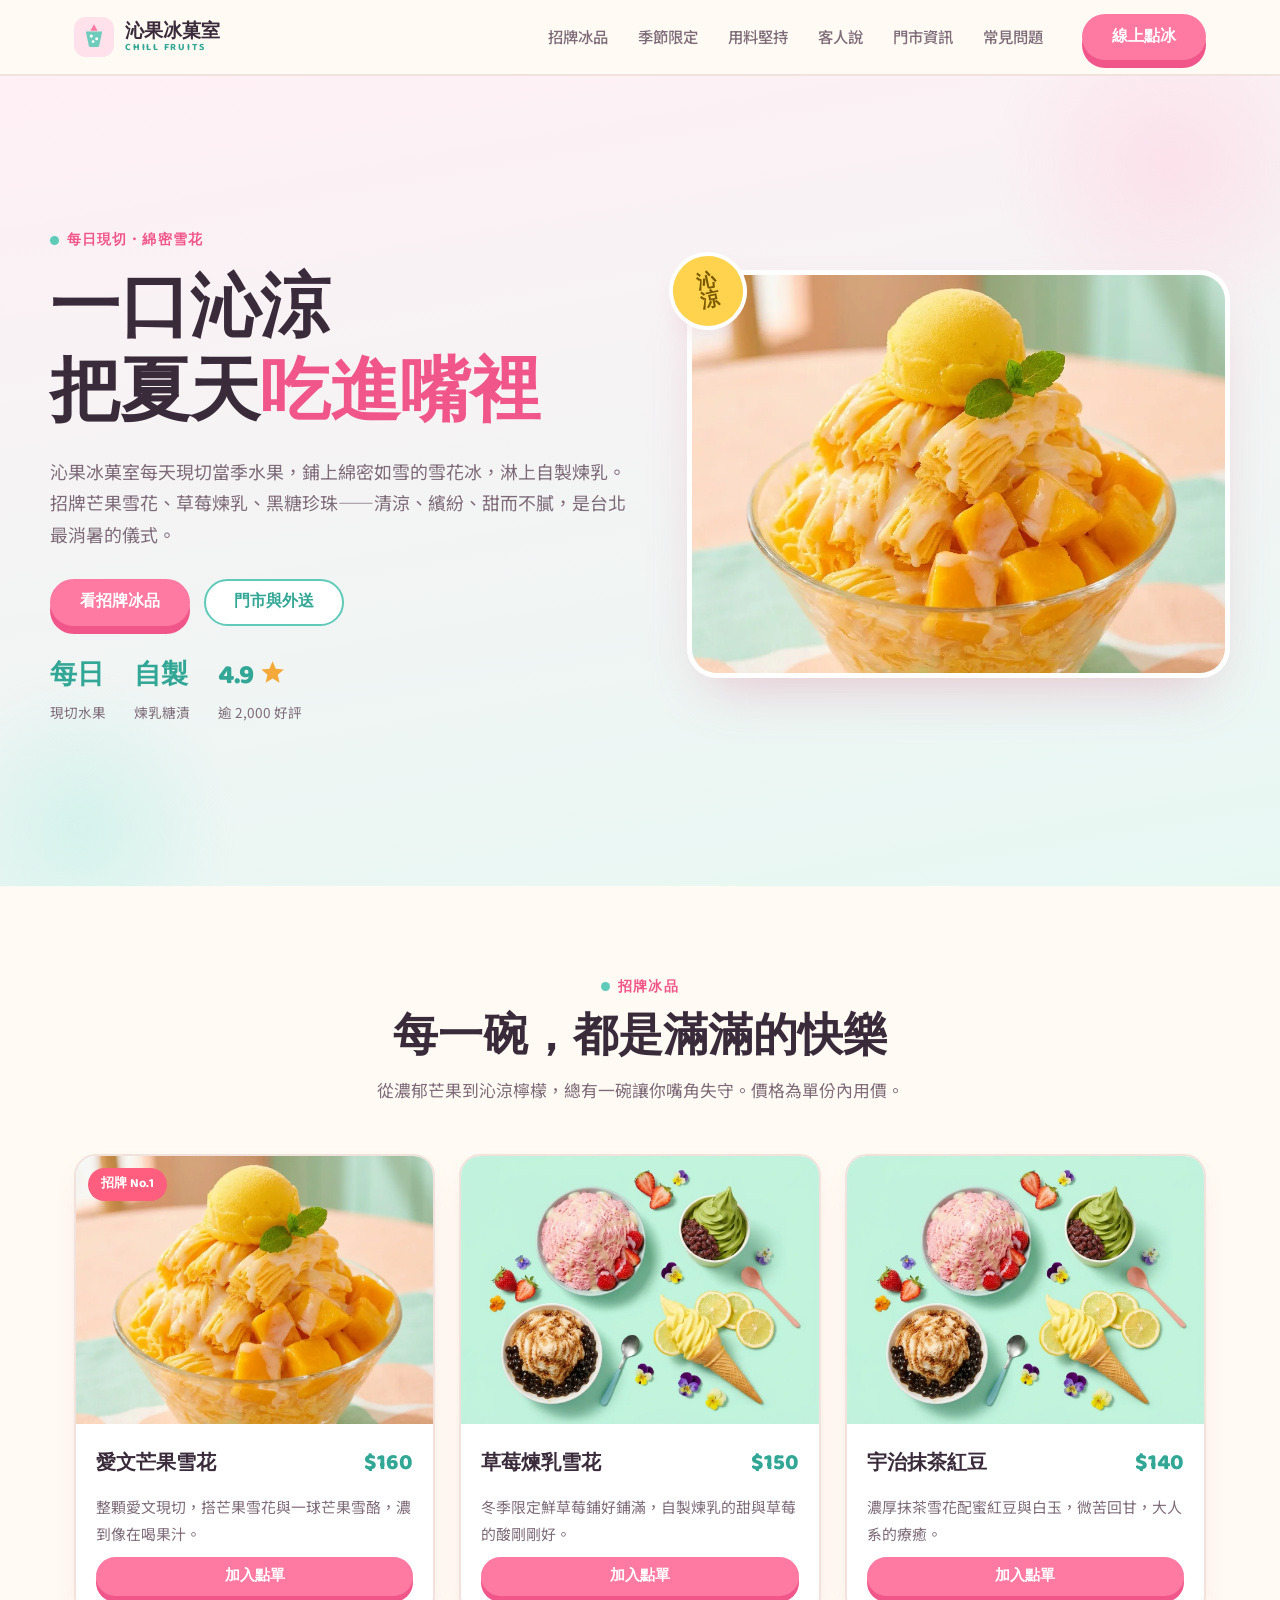
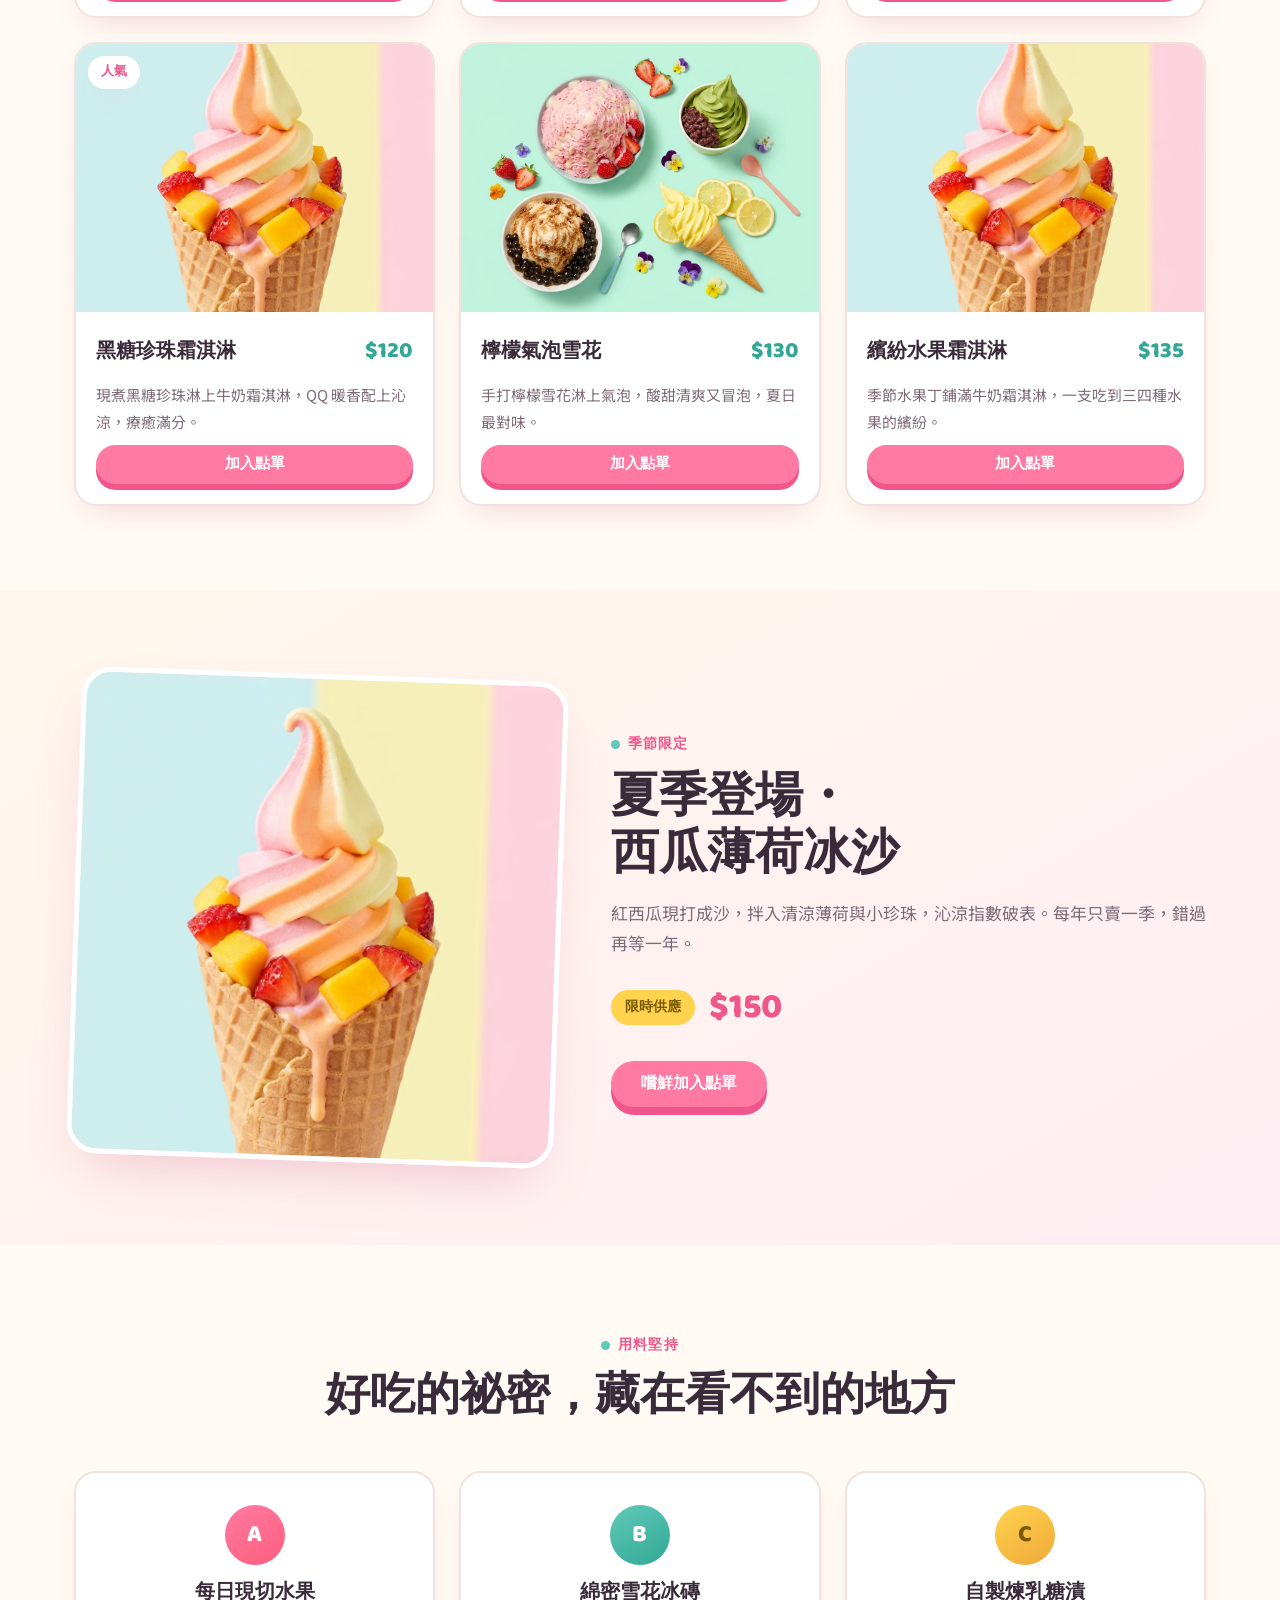
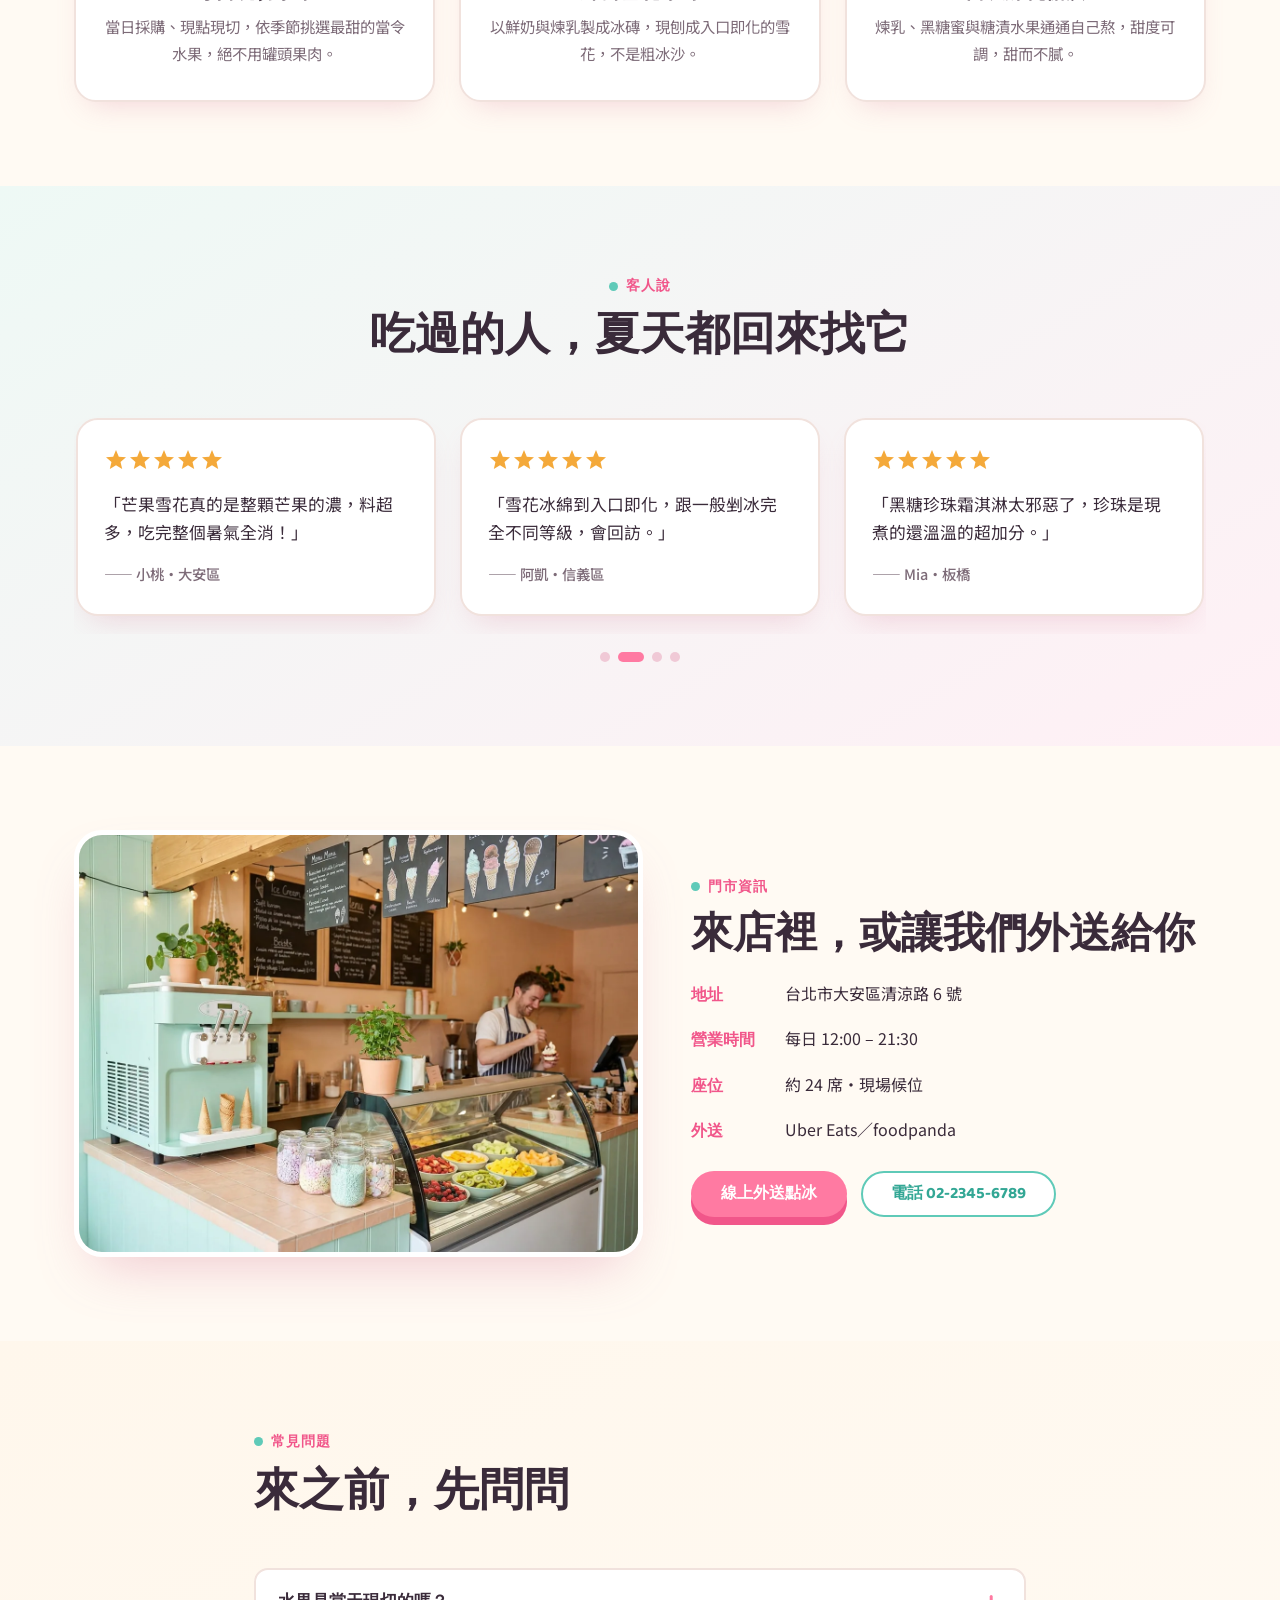
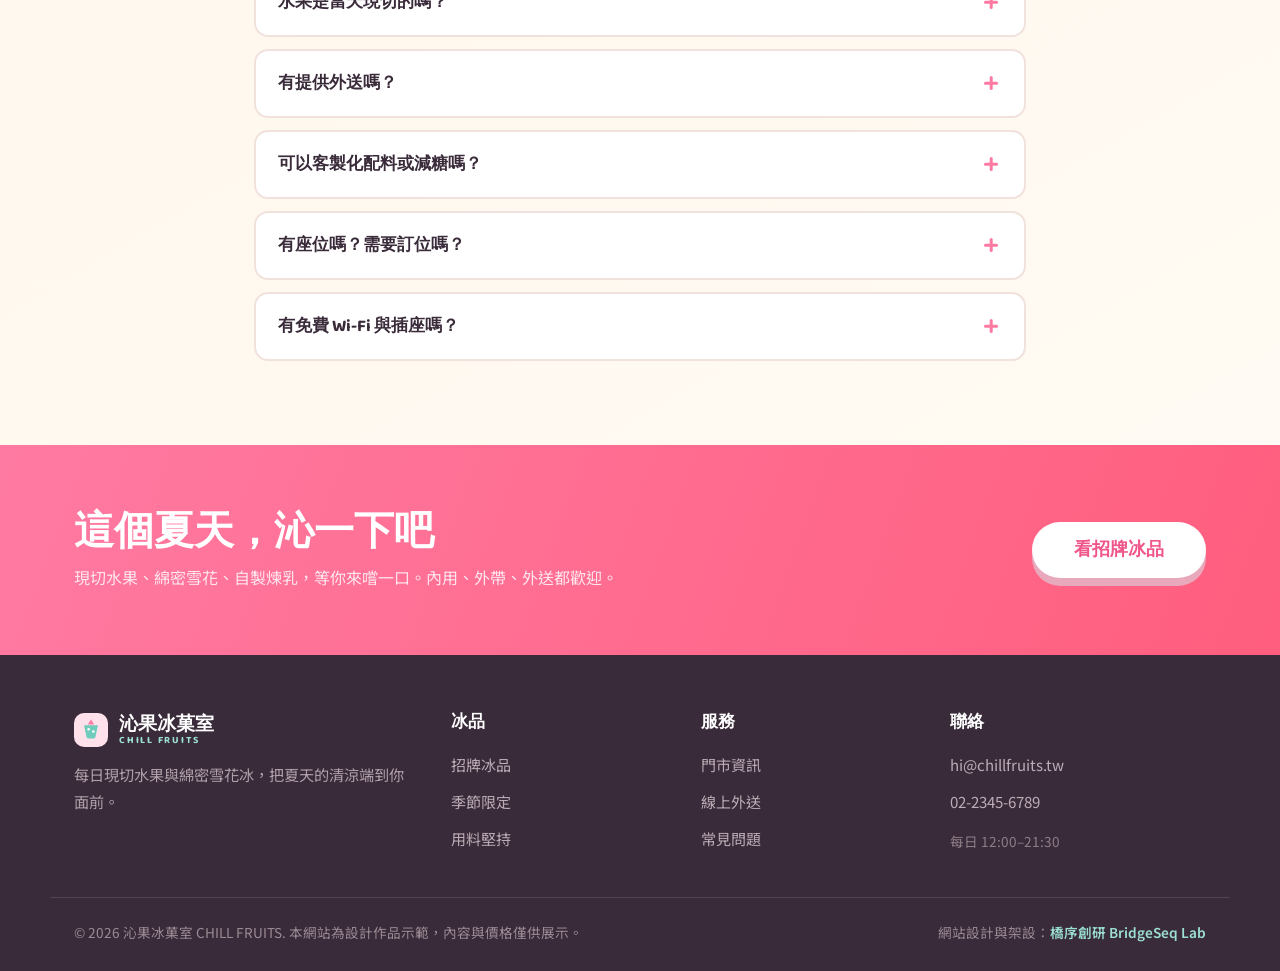
==== commit c539c4d4: "QA fix: replace star symbols with SVG star ratings" ====
--- a/index.html
+++ b/index.html
@@ -82,7 +82,7 @@
         <ul class="trust">
           <li><strong>每日</strong><span>現切水果</span></li>
           <li><strong>自製</strong><span>煉乳糖漬</span></li>
-          <li><strong>4.9★</strong><span>逾 2,000 好評</span></li>
+          <li><strong>4.9 <svg class="ministar" viewBox="0 0 24 24" width="15" height="15" aria-hidden="true"><path d="M12 17.3l-6.18 3.7 1.64-7.03L2 9.24l7.19-.61L12 2l2.81 6.63 7.19.61-5.46 4.73 1.64 7.03z" fill="currentColor"/></svg></strong><span>逾 2,000 好評</span></li>
         </ul>
       </div>
       <div class="hero__media">
@@ -174,10 +174,10 @@
         <h2>吃過的人，夏天都回來找它</h2>
       </header>
       <div class="rev-track" id="revTrack">
-        <figure class="card rev"><div class="stars">★★★★★</div><blockquote>「芒果雪花真的是整顆芒果的濃，料超多，吃完整個暑氣全消！」</blockquote><figcaption>—— 小桃・大安區</figcaption></figure>
-        <figure class="card rev"><div class="stars">★★★★★</div><blockquote>「雪花冰綿到入口即化，跟一般剉冰完全不同等級，會回訪。」</blockquote><figcaption>—— 阿凱・信義區</figcaption></figure>
-        <figure class="card rev"><div class="stars">★★★★★</div><blockquote>「黑糖珍珠霜淇淋太邪惡了，珍珠是現煮的還溫溫的超加分。」</blockquote><figcaption>—— Mia・板橋</figcaption></figure>
-        <figure class="card rev"><div class="stars">★★★★☆</div><blockquote>「假日要排隊但很值得，外送也保冷做得不錯，料一樣實在。」</blockquote><figcaption>—— Leo・中山區</figcaption></figure>
+        <figure class="card rev"><div class="stars" data-rating="5" role="img" aria-label="五顆星評價"></div><blockquote>「芒果雪花真的是整顆芒果的濃，料超多，吃完整個暑氣全消！」</blockquote><figcaption>—— 小桃・大安區</figcaption></figure>
+        <figure class="card rev"><div class="stars" data-rating="5" role="img" aria-label="五顆星評價"></div><blockquote>「雪花冰綿到入口即化，跟一般剉冰完全不同等級，會回訪。」</blockquote><figcaption>—— 阿凱・信義區</figcaption></figure>
+        <figure class="card rev"><div class="stars" data-rating="5" role="img" aria-label="五顆星評價"></div><blockquote>「黑糖珍珠霜淇淋太邪惡了，珍珠是現煮的還溫溫的超加分。」</blockquote><figcaption>—— Mia・板橋</figcaption></figure>
+        <figure class="card rev"><div class="stars" data-rating="4" role="img" aria-label="四顆星評價"></div><blockquote>「假日要排隊但很值得，外送也保冷做得不錯，料一樣實在。」</blockquote><figcaption>—— Leo・中山區</figcaption></figure>
       </div>
       <div class="rev-dots" id="revDots" aria-hidden="true"></div>
     </div>
--- a/assets/style.css
+++ b/assets/style.css
@@ -112,7 +112,8 @@
 .rev-track{display:flex;gap:24px;overflow-x:auto;scroll-snap-type:x mandatory;padding:6px 2px 18px;-webkit-overflow-scrolling:touch;scrollbar-width:none}
 .rev-track::-webkit-scrollbar{display:none}
 .rev{flex:0 0 360px;max-width:88vw;scroll-snap-align:center;padding:28px 26px}
-.stars{color:var(--lemon);letter-spacing:2px;font-size:1.1rem;margin-bottom:12px;-webkit-text-stroke:.5px #f0a93a}
+.stars{display:inline-block;width:120px;height:22px;margin-bottom:12px;--p:100%;background:linear-gradient(90deg,#f4a93a 0 var(--p),#f3d9c9 var(--p) 100%);-webkit-mask:url("data:image/svg+xml,%3Csvg xmlns='http://www.w3.org/2000/svg' viewBox='0 0 24 24'%3E%3Cpath d='M12 17.3l-6.18 3.7 1.64-7.03L2 9.24l7.19-.61L12 2l2.81 6.63 7.19.61-5.46 4.73 1.64 7.03z' fill='%23000'/%3E%3C/svg%3E") 0 0/24px 24px repeat-x;mask:url("data:image/svg+xml,%3Csvg xmlns='http://www.w3.org/2000/svg' viewBox='0 0 24 24'%3E%3Cpath d='M12 17.3l-6.18 3.7 1.64-7.03L2 9.24l7.19-.61L12 2l2.81 6.63 7.19.61-5.46 4.73 1.64 7.03z' fill='%23000'/%3E%3C/svg%3E") 0 0/24px 24px repeat-x}
+.ministar{width:1em;height:1em;vertical-align:-.14em;color:#f4a93a}
 .rev blockquote{font-size:1.05rem;color:var(--ink);margin-bottom:14px;line-height:1.7}
 .rev figcaption{color:var(--ink-2);font-size:.9rem;font-weight:500}
 .rev-dots{display:flex;gap:8px;justify-content:center;margin-top:18px}
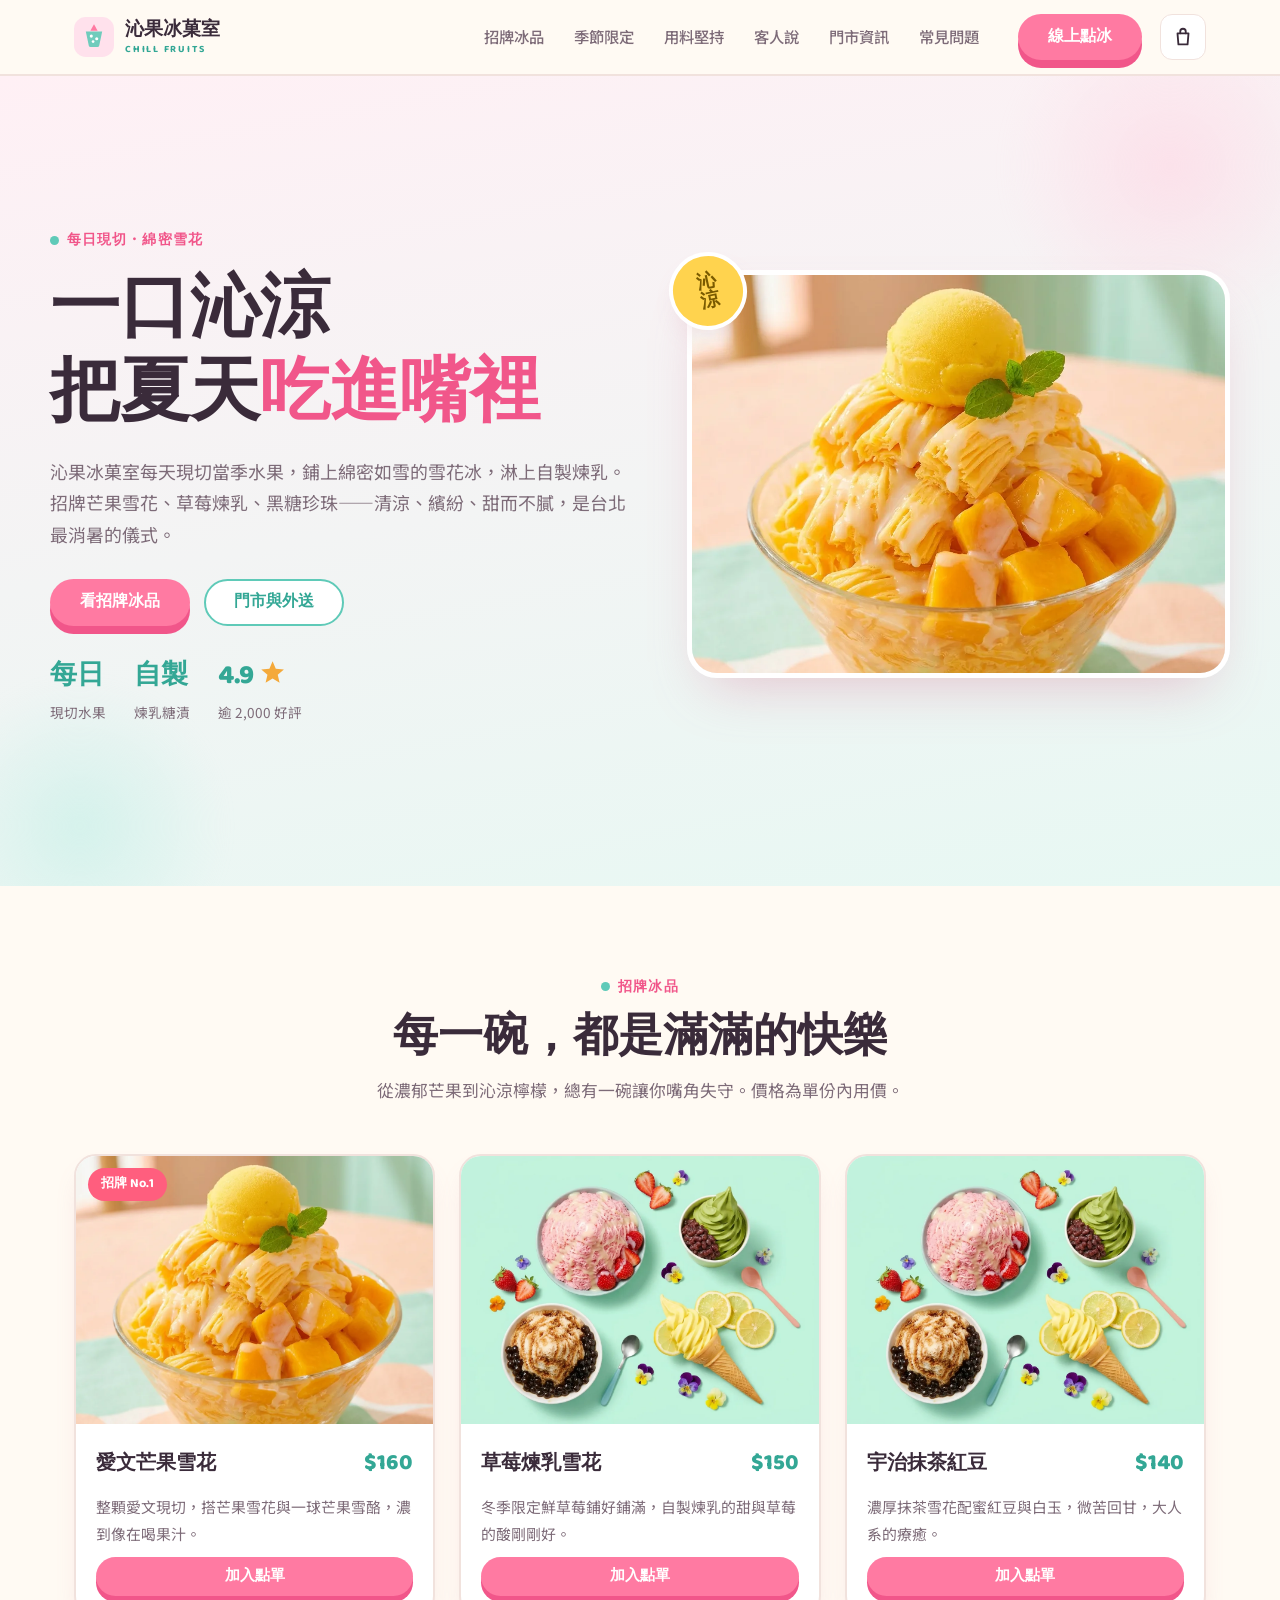
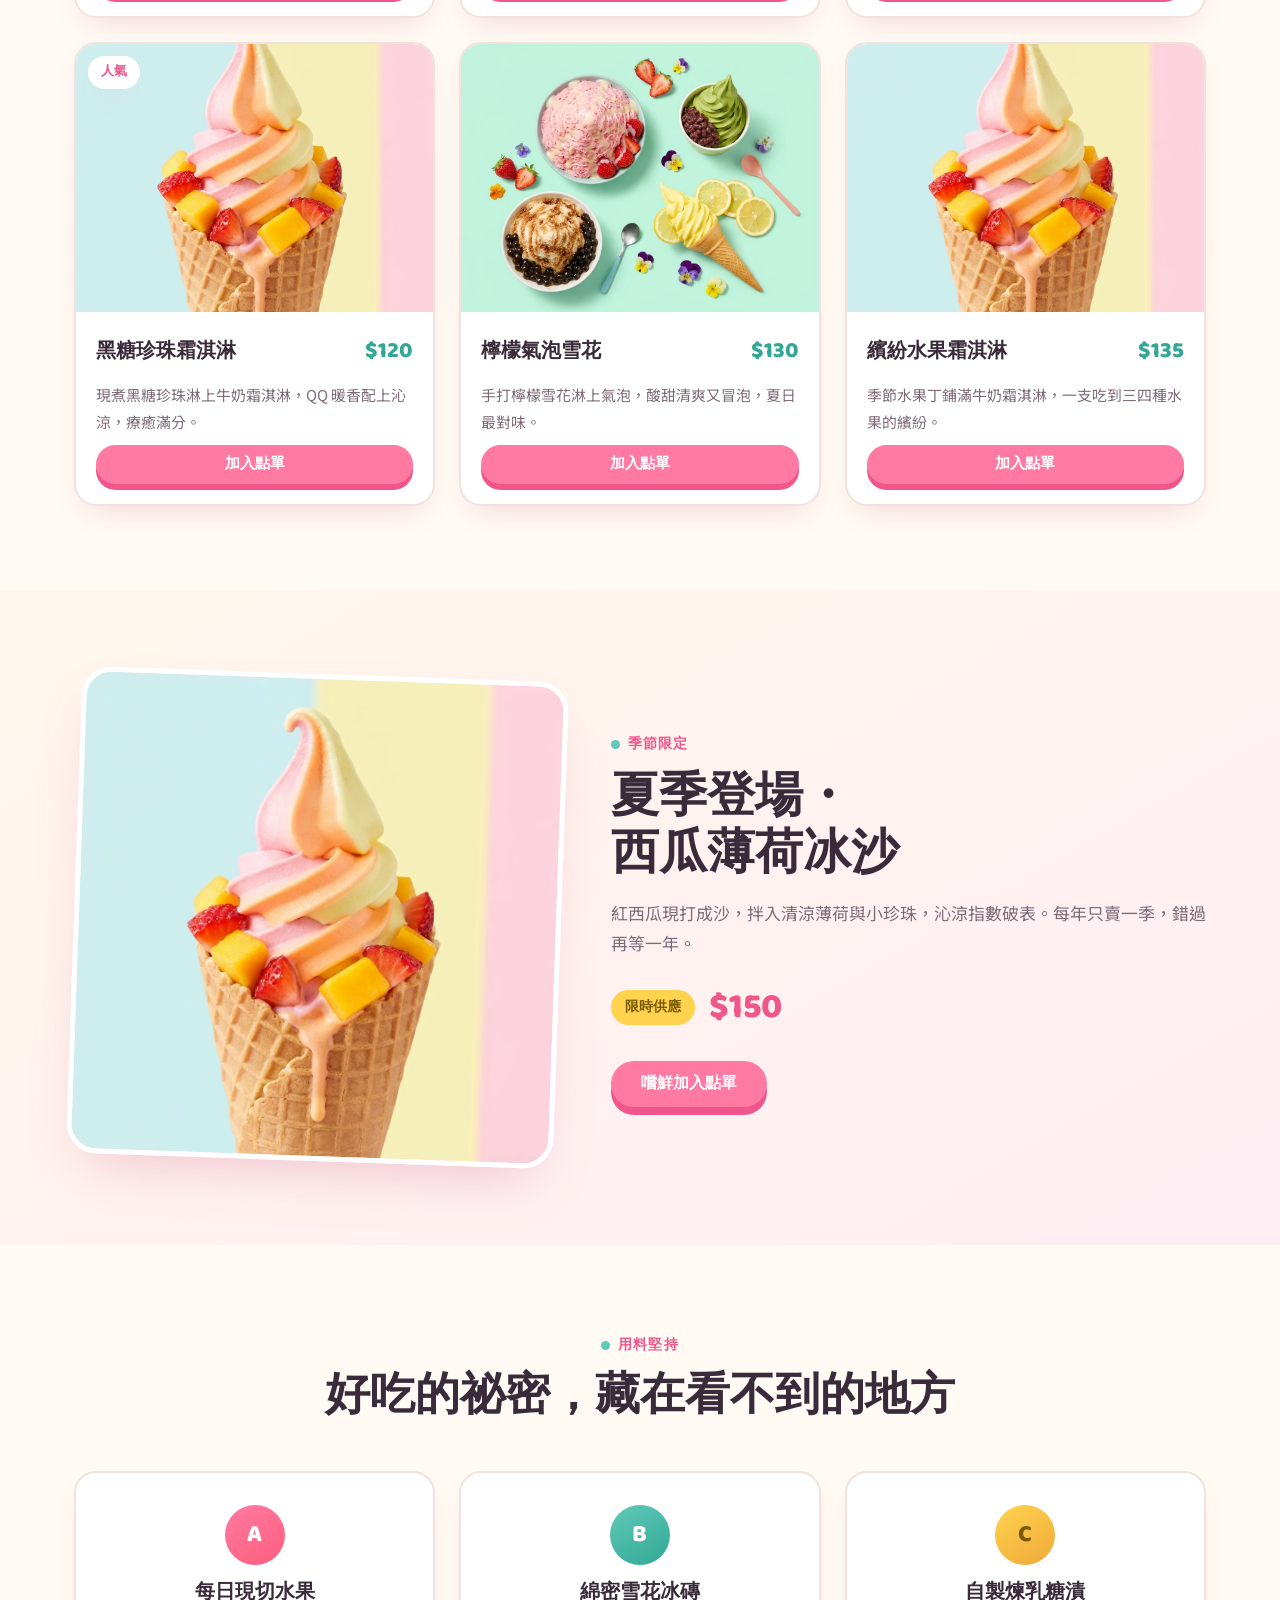
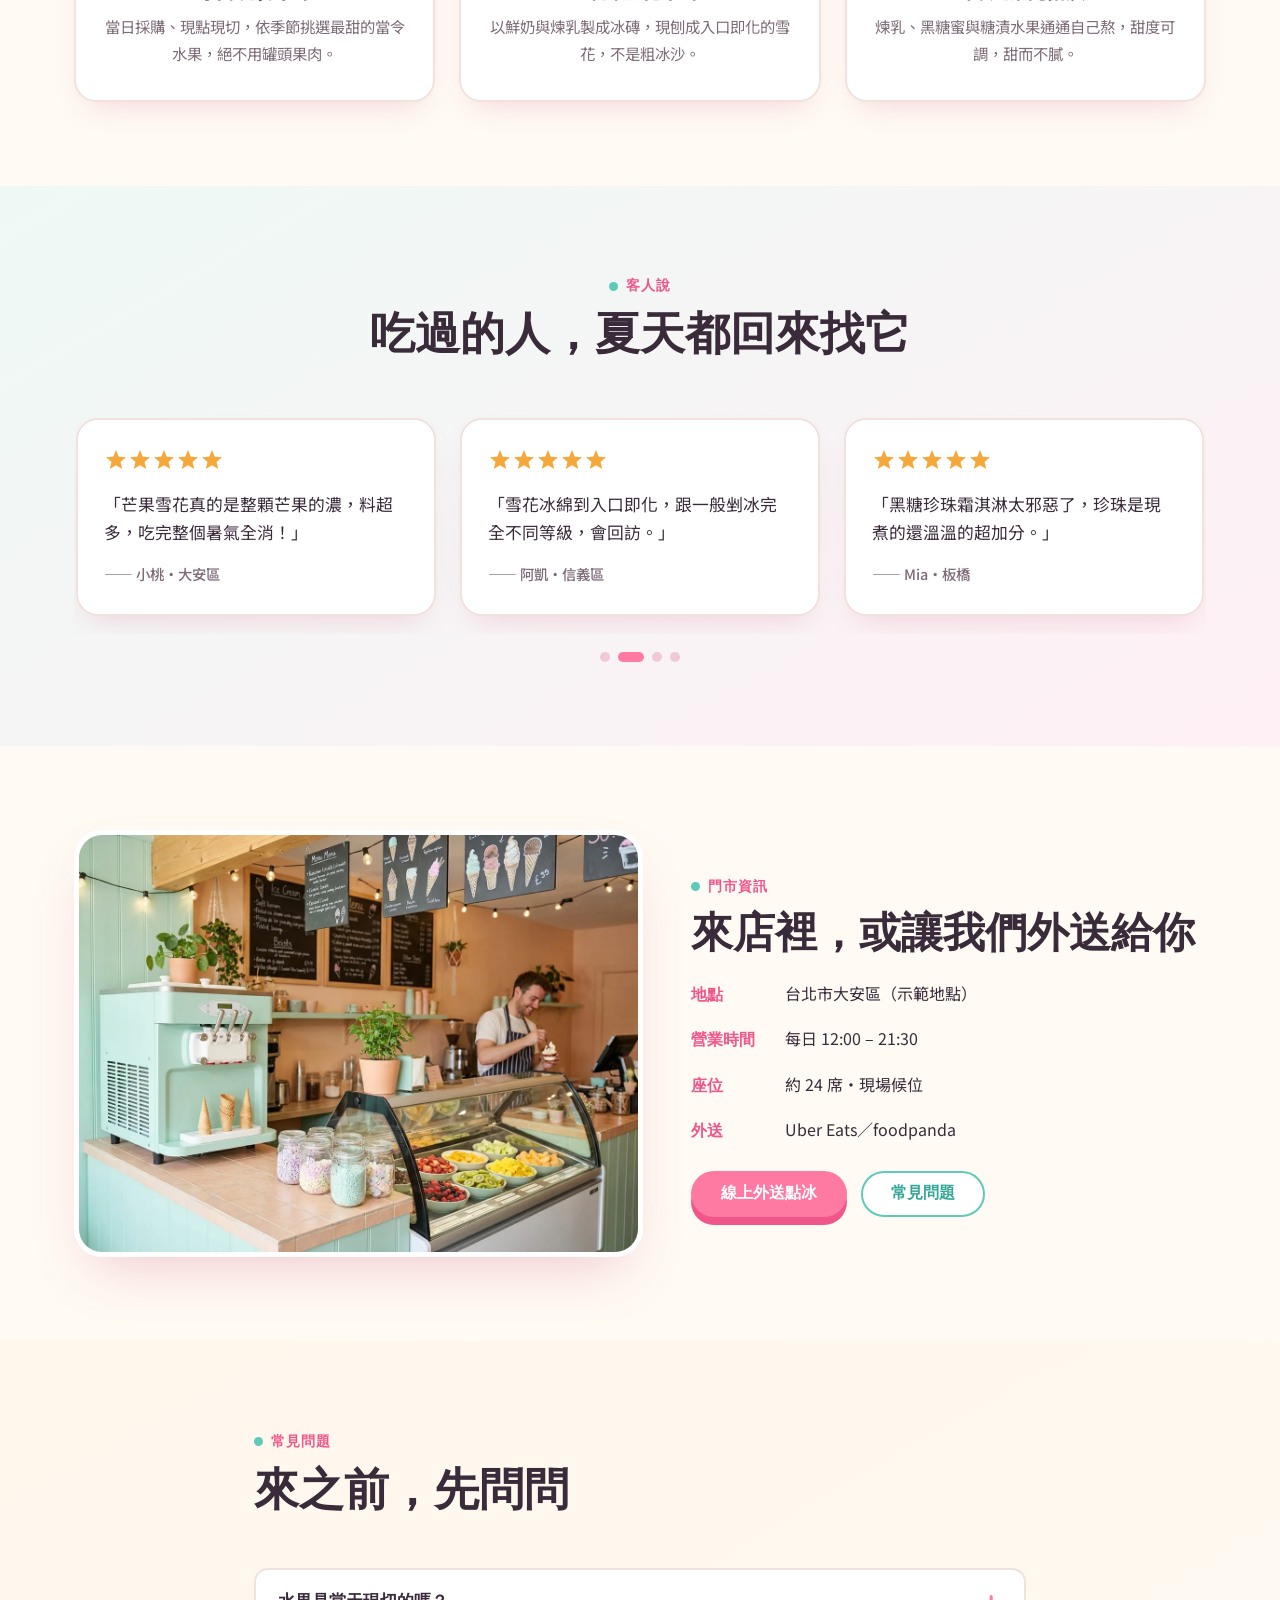
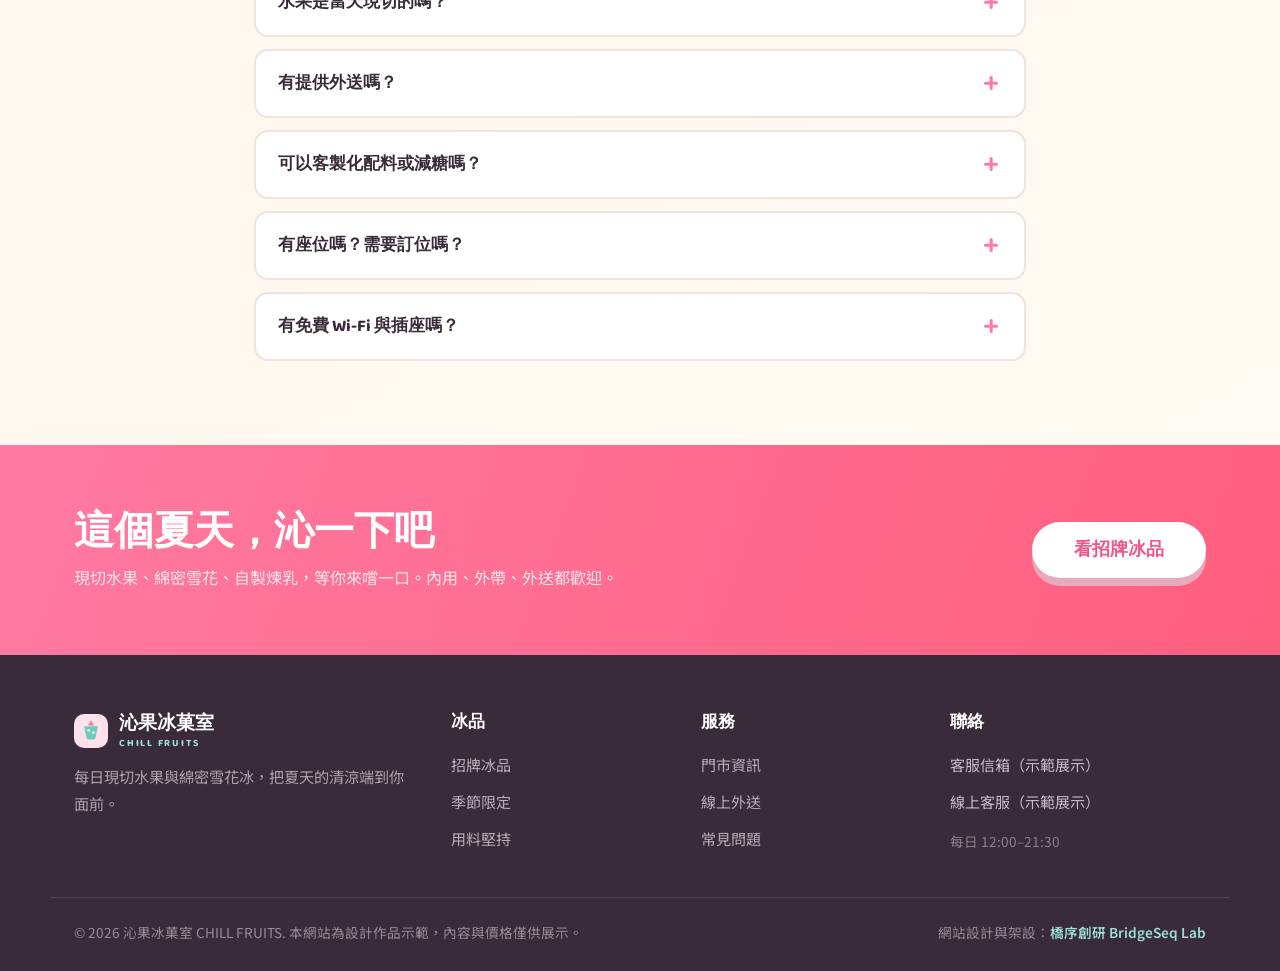
==== commit 22ab0234: "feat: functional cart + demo checkout flow; remove contact links" ====
--- a/index.html
+++ b/index.html
@@ -27,7 +27,7 @@
   "@graph":[
     {"@type":"Organization","@id":"https://izzo24.github.io/chillfruits/#org","name":"沁果冰菓室 CHILL FRUITS","url":"https://izzo24.github.io/chillfruits/","logo":"https://izzo24.github.io/chillfruits/images/hero.webp","description":"台灣現做水果雪花冰與霜淇淋專賣店。","areaServed":"TW"},
     {"@type":"WebSite","@id":"https://izzo24.github.io/chillfruits/#web","url":"https://izzo24.github.io/chillfruits/","name":"沁果冰菓室 CHILL FRUITS","inLanguage":"zh-Hant","publisher":{"@id":"https://izzo24.github.io/chillfruits/#org"}},
-    {"@type":"Restaurant","name":"沁果冰菓室 CHILL FRUITS","image":"https://izzo24.github.io/chillfruits/images/hero.webp","servesCuisine":"冰品甜點","priceRange":"$$","areaServed":"TW","url":"https://izzo24.github.io/chillfruits/","menu":"https://izzo24.github.io/chillfruits/#menu","address":{"@type":"PostalAddress","addressCountry":"TW","addressLocality":"台北市","streetAddress":"大安區清涼路 6 號"},"openingHours":"Mo-Su 12:00-21:30","aggregateRating":{"@type":"AggregateRating","ratingValue":"4.9","reviewCount":"2043"}},
+    {"@type":"Restaurant","name":"沁果冰菓室 CHILL FRUITS","image":"https://izzo24.github.io/chillfruits/images/hero.webp","servesCuisine":"冰品甜點","priceRange":"$$","areaServed":"TW","url":"https://izzo24.github.io/chillfruits/","menu":"https://izzo24.github.io/chillfruits/#menu","address":{"@type":"PostalAddress","addressCountry":"TW","addressLocality":"台北市","streetAddress":"示範展示用"},"openingHours":"Mo-Su 12:00-21:30","aggregateRating":{"@type":"AggregateRating","ratingValue":"4.9","reviewCount":"2043"}},
     {"@type":"FAQPage","mainEntity":[
       {"@type":"Question","name":"水果是當天現切的嗎？","acceptedAnswer":{"@type":"Answer","text":"是的，所有水果皆當日採購、現點現切，依季節更換品項，確保新鮮與甜度。"}},
       {"@type":"Question","name":"有提供外送嗎？","acceptedAnswer":{"@type":"Answer","text":"提供 Uber Eats 與 foodpanda 外送，雪花冰採保冷包裝；建議收到後盡快享用以保持綿密口感。"}},
@@ -43,7 +43,7 @@
 }
 </script>
 </head>
-<body>
+<body data-currency="NT$" data-ship-free="350" data-ship-fee="60">
 <a class="skip" href="#main">跳至主要內容</a>
 
 <header class="nav" id="top">
@@ -190,14 +190,14 @@
         <span class="eyebrow eyebrow--c"><span class="dot"></span>門市資訊</span>
         <h2>來店裡，或讓我們外送給你</h2>
         <ul class="info">
-          <li><b>地址</b><span>台北市大安區清涼路 6 號</span></li>
+          <li><b>地點</b><span>台北市大安區（示範地點）</span></li>
           <li><b>營業時間</b><span>每日 12:00 – 21:30</span></li>
           <li><b>座位</b><span>約 24 席・現場候位</span></li>
           <li><b>外送</b><span>Uber Eats／foodpanda</span></li>
         </ul>
         <div class="visit__cta">
           <button class="btn btn--cta add" data-name="線上外送點單">線上外送點冰</button>
-          <a class="btn btn--ghost" href="tel:0223456789">電話 02-2345-6789</a>
+          <a class="btn btn--ghost" href="#faq">常見問題</a>
         </div>
       </div>
     </div>
@@ -242,7 +242,7 @@
     </div>
     <nav class="foot__col" aria-label="冰品"><h4>冰品</h4><a href="#menu">招牌冰品</a><a href="#season">季節限定</a><a href="#why">用料堅持</a></nav>
     <nav class="foot__col" aria-label="服務"><h4>服務</h4><a href="#visit">門市資訊</a><a href="#order">線上外送</a><a href="#faq">常見問題</a></nav>
-    <div class="foot__col"><h4>聯絡</h4><a href="mailto:hi@chillfruits.tw">hi@chillfruits.tw</a><a href="tel:0223456789">02-2345-6789</a><p class="foot__hours">每日 12:00–21:30</p></div>
+    <div class="foot__col"><h4>聯絡</h4><span class="foot__static">客服信箱（示範展示）</span><span class="foot__static">線上客服（示範展示）</span><p class="foot__hours">每日 12:00–21:30</p></div>
   </div>
   <div class="wrap foot__btm">
     <small>© 2026 沁果冰菓室 CHILL FRUITS. 本網站為設計作品示範，內容與價格僅供展示。</small>
--- a/assets/style.css
+++ b/assets/style.css
@@ -36,7 +36,7 @@
 .nav{position:sticky;top:0;z-index:100;background:rgba(255,250,243,.9);backdrop-filter:blur(12px);border-bottom:2px solid var(--line)}
 .nav__in{display:flex;align-items:center;gap:18px;height:74px}
 .brand{display:flex;align-items:center;gap:11px}
-.brand__tx{display:flex;flex-direction:column;line-height:1.04}
+.brand__tx{display:flex;flex-direction:column;line-height:1.1;gap:4px}
 .brand__tx b{font-family:var(--display);font-size:1.2rem;font-weight:800;color:var(--ink)}
 .brand__tx i{font-family:var(--display);font-style:normal;font-weight:700;font-size:.62rem;letter-spacing:.18em;color:var(--mint-d)}
 .menu{display:flex;gap:4px;margin-left:auto}
@@ -200,3 +200,64 @@
   .season__price{flex-direction:column;align-items:center;gap:8px}
 }
 @media(prefers-reduced-motion:reduce){*{scroll-behavior:auto!important;transition:none!important;animation:none!important}.reveal{opacity:1;transform:none}}
+
+:root{--c-accent:#ff7aa2;--c-accent2:#33a795;--c-ink:#3a2b3a;--c-muted:#7d6b78;--c-panel:#ffffff;--c-soft:#fff7fa;--c-line:#f1e2dd;--c-onacc:#ffffff}
+
+/* ===== 購物車 / 結帳 ===== */
+.cartbtn{position:relative;display:inline-flex;align-items:center;justify-content:center;width:46px;height:46px;border-radius:12px;border:1.5px solid var(--c-line);background:var(--c-panel);color:var(--c-ink);cursor:pointer;transition:.2s;flex:none}
+.cartbtn:hover{color:var(--c-accent);border-color:var(--c-accent)}
+.cartbtn__n{position:absolute;top:-6px;right:-6px;min-width:20px;height:20px;padding:0 5px;border-radius:999px;background:var(--c-accent);color:var(--c-onacc);font-size:.72rem;font-weight:700;display:flex;align-items:center;justify-content:center;line-height:1;transform:scale(0);transition:.2s}
+.cartbtn.has .cartbtn__n{transform:scale(1)}
+.cartmodal{position:fixed;inset:0;z-index:200;visibility:hidden}
+.cartmodal.open{visibility:visible}
+.cartmodal__ov{position:absolute;inset:0;background:rgba(8,8,8,.5);opacity:0;transition:.3s}
+.cartmodal.open .cartmodal__ov{opacity:1}
+.cartdrawer{position:absolute;top:0;right:0;height:100%;width:min(430px,93vw);background:var(--c-soft);box-shadow:-20px 0 50px -20px rgba(0,0,0,.45);display:flex;flex-direction:column;transform:translateX(100%);transition:transform .32s cubic-bezier(.3,.7,.3,1)}
+.cartmodal.open .cartdrawer{transform:none}
+.cartdrawer__hd{display:flex;align-items:center;justify-content:space-between;padding:20px 22px;border-bottom:1px solid var(--c-line);flex:none}
+.cartdrawer__hd h3{font-size:1.2rem;color:var(--c-ink)}
+.cartdrawer__x{width:38px;height:38px;border:none;background:transparent;color:var(--c-muted);cursor:pointer;border-radius:8px}
+.cartdrawer__x:hover{background:var(--c-line);color:var(--c-ink)}
+.cartdrawer__bd{padding:18px 22px 26px;overflow-y:auto;flex:1;color:var(--c-ink)}
+.cempty{text-align:center;padding:50px 0;color:var(--c-muted)}
+.cempty p{margin-bottom:18px}
+.clines{display:flex;flex-direction:column;gap:14px}
+.cline{border:1px solid var(--c-line);border-radius:12px;padding:14px;background:var(--c-panel)}
+.cline__main{display:flex;justify-content:space-between;gap:10px;margin-bottom:10px}
+.cline__name{font-weight:700;color:var(--c-ink)}
+.cline__price{color:var(--c-muted);font-size:.88rem;white-space:nowrap}
+.cline__ctl{display:flex;align-items:center;gap:12px}
+.qty{display:inline-flex;align-items:center;border:1px solid var(--c-line);border-radius:999px;overflow:hidden}
+.qty__b{width:32px;height:32px;border:none;background:var(--c-panel);color:var(--c-ink);font-size:1.1rem;cursor:pointer;line-height:1}
+.qty__b:hover{background:var(--c-accent);color:var(--c-onacc)}
+.qty__n{min-width:30px;text-align:center;font-weight:700}
+.cline__sum{margin-left:auto;font-weight:800;color:var(--c-ink);white-space:nowrap}
+.cline__rm{border:none;background:transparent;color:var(--c-muted);font-size:.82rem;cursor:pointer;text-decoration:underline;padding:4px}
+.cline__rm:hover{color:var(--c-accent)}
+.csum{margin-top:20px;border-top:1px solid var(--c-line);padding-top:16px}
+.csum--mini{margin-top:14px}
+.csum__row{display:flex;justify-content:space-between;gap:10px;padding:5px 0;color:var(--c-muted)}
+.csum__total{color:var(--c-ink);font-weight:800;font-size:1.15rem;border-top:1px solid var(--c-line);margin-top:6px;padding-top:12px}
+.csum__hint{font-size:.82rem;color:var(--c-accent);margin:2px 0 0;text-align:right}
+.cbtn-full{width:100%;margin-top:16px}
+.cnote{font-size:.78rem;color:var(--c-muted);text-align:center;margin-top:12px}
+.cform{display:flex;flex-direction:column;gap:16px}
+.cobanner{background:var(--c-panel);border:1px dashed var(--c-accent);color:var(--c-ink);font-size:.85rem;padding:10px 14px;border-radius:10px}
+.cfield{display:flex;flex-direction:column;gap:7px;border:none;padding:0;margin:0}
+.cfield>span,.cfield legend{font-weight:700;color:var(--c-ink);font-size:.92rem;padding:0}
+.cfield input[type=text],.cfield textarea{width:100%;border:1px solid var(--c-line);border-radius:10px;padding:11px 13px;font-family:inherit;font-size:1rem;background:var(--c-panel);color:var(--c-ink)}
+.cfield input.err{border-color:#e0533d}
+.cfield input:focus,.cfield textarea:focus{outline:2px solid var(--c-accent);outline-offset:1px;border-color:transparent}
+.copt{display:flex;align-items:center;gap:9px;padding:9px 12px;border:1px solid var(--c-line);border-radius:10px;cursor:pointer;font-size:.95rem;color:var(--c-ink);margin-top:6px}
+.copt input{accent-color:var(--c-accent)}
+.cactions{display:flex;gap:12px;margin-top:4px}
+.cactions .btn{flex:1}
+.cdone{text-align:center;padding:14px 0}
+.cdone__ic{color:var(--c-accent2);margin-bottom:10px}
+.cdone h4{font-size:1.4rem;color:var(--c-ink);margin-bottom:6px}
+.cdone__no{color:var(--c-muted);margin-bottom:18px;font-size:.92rem;letter-spacing:.04em}
+.cdone__card{text-align:left;border:1px solid var(--c-line);border-radius:12px;padding:16px;background:var(--c-panel)}
+.cdone__hr{border:none;border-top:1px solid var(--c-line);margin:10px 0}
+@media(max-width:560px){.cactions{flex-direction:column}}
+
+.foot__static{display:block;font-size:.94rem;padding:5px 0;opacity:.9}
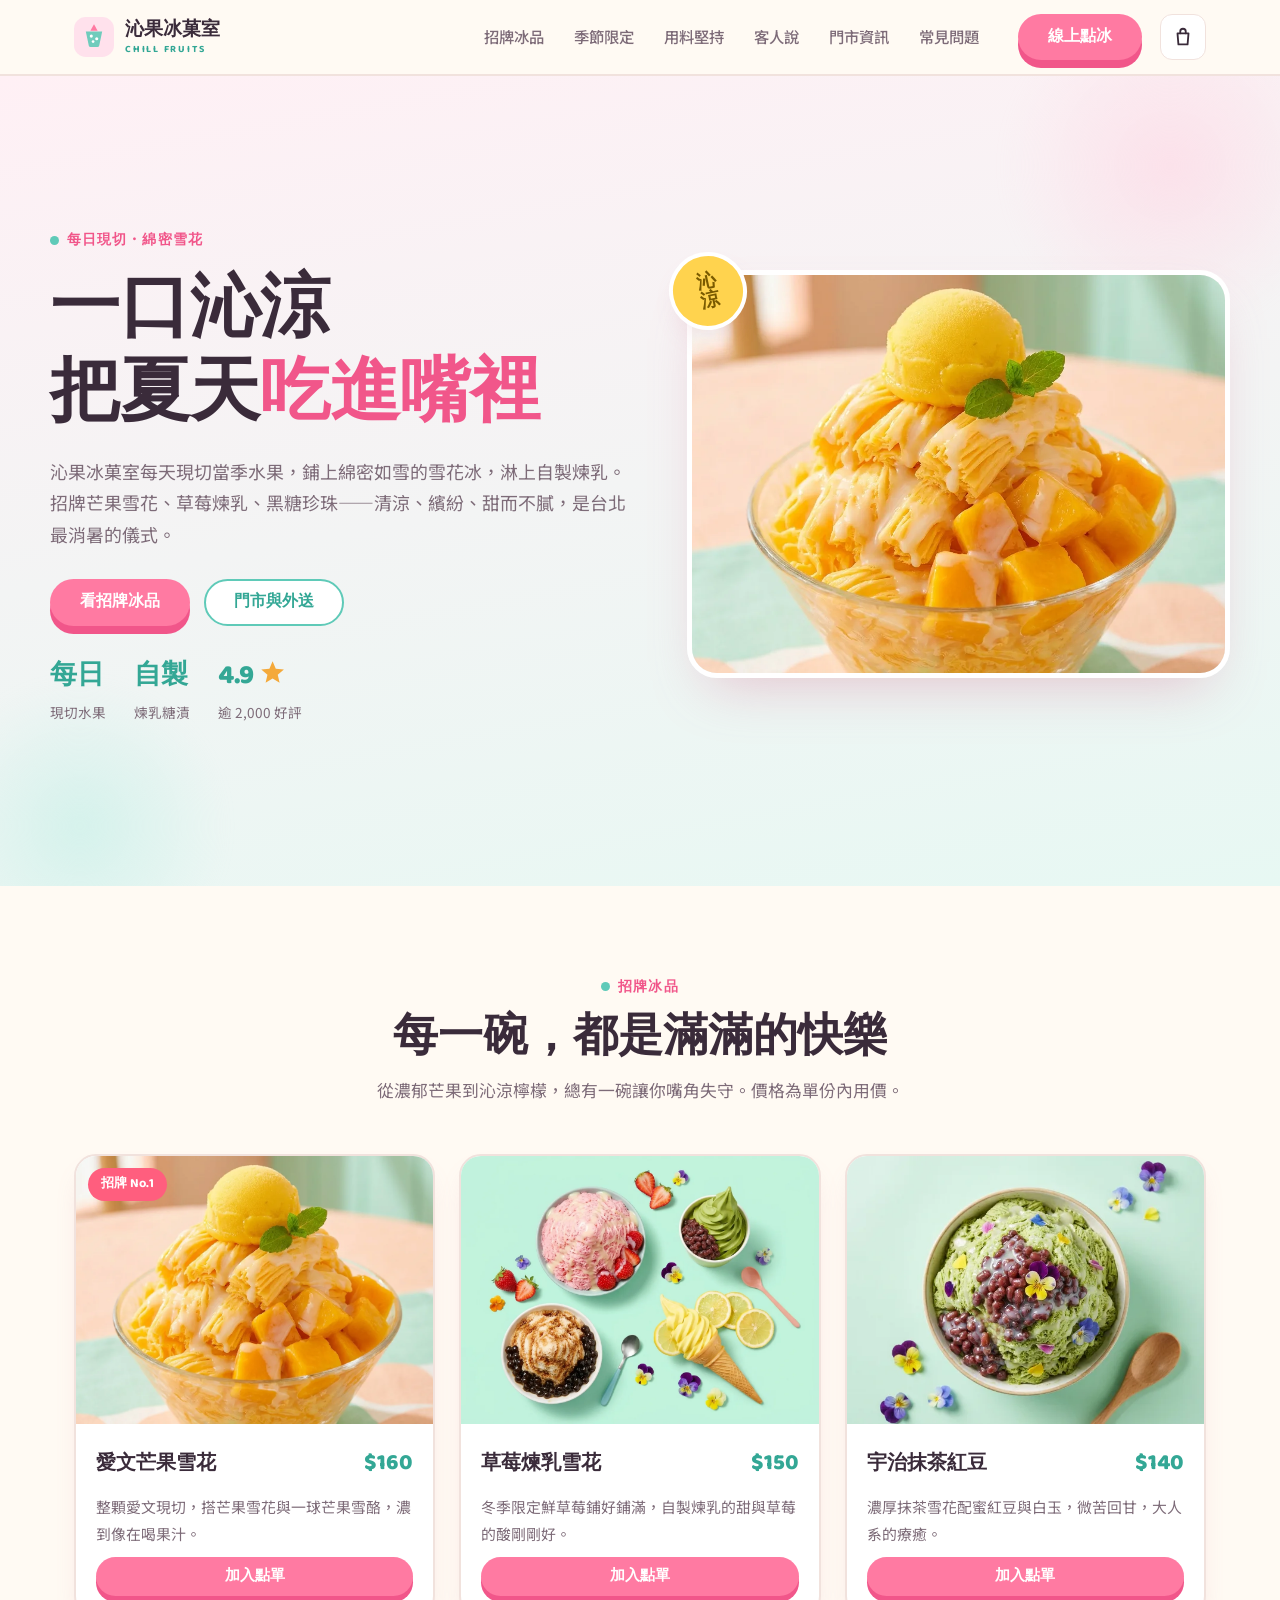
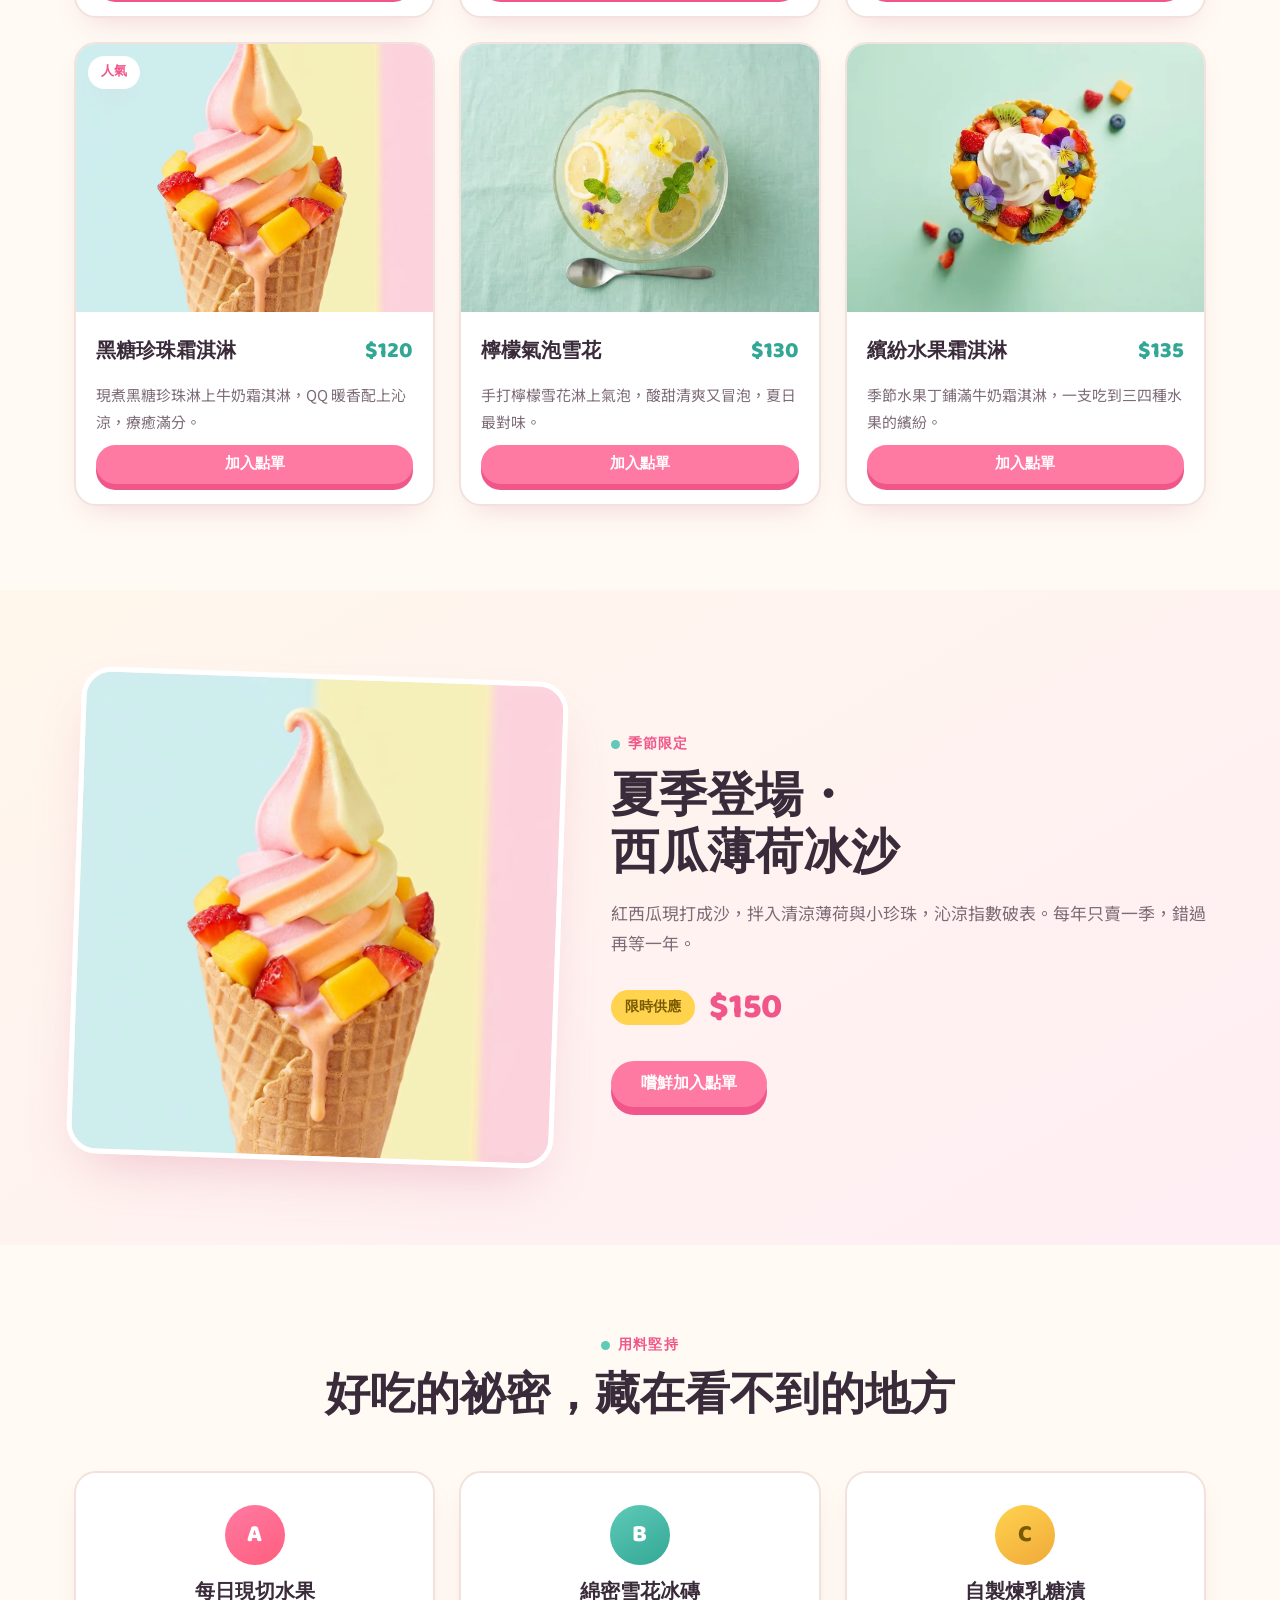
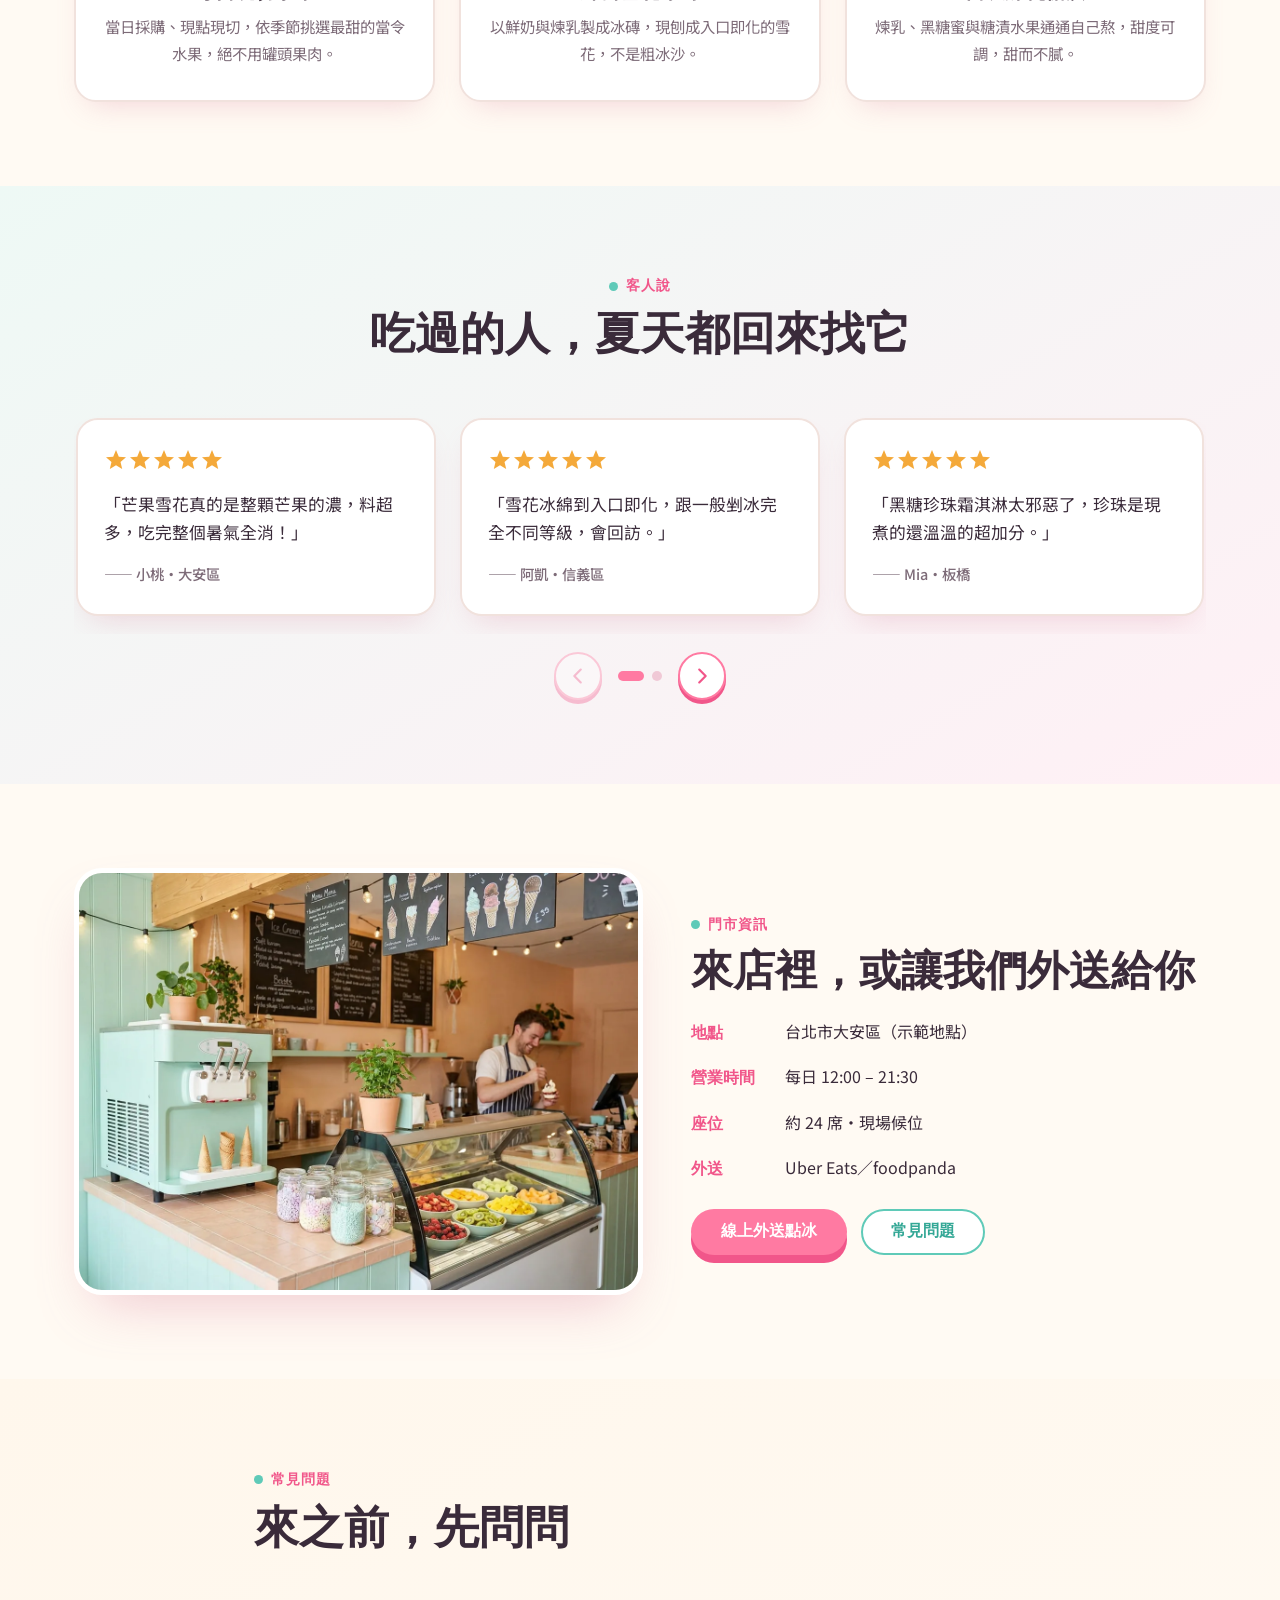
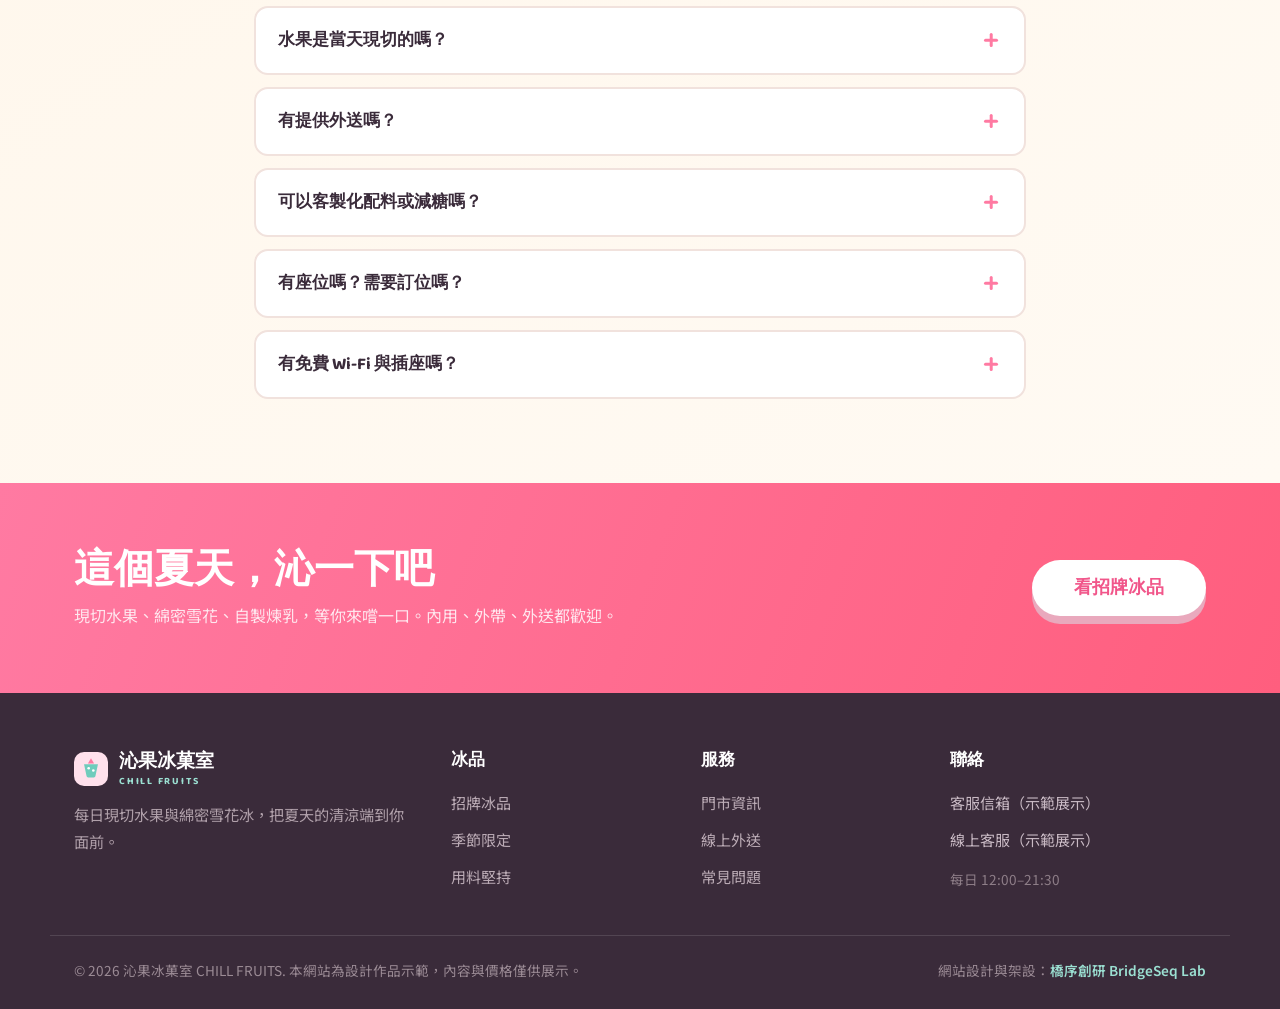
==== commit b31666f7: "fix(images): 商品卡補齊獨立圖，消除重複 原 6 品項中 catalog×2、softserve×重複用。生成 3 張同風格單品特寫 （抹茶紅豆冰/檸檬氣泡冰/綜合水果霜淇淋，薄荷綠背景俯" ====
--- a/index.html
+++ b/index.html
@@ -109,7 +109,7 @@
           <div class="item__body"><div class="item__top"><h3>草莓煉乳雪花</h3><span class="price">$150</span></div><p>冬季限定鮮草莓鋪好鋪滿，自製煉乳的甜與草莓的酸剛剛好。</p><button class="btn btn--cta btn--sm add" data-name="草莓煉乳雪花">加入點單</button></div>
         </article>
         <article class="card item">
-          <div class="item__img"><img src="./images/catalog.webp" alt="抹茶紅豆冰" width="600" height="450" loading="lazy"></div>
+          <div class="item__img"><img src="./images/matcha.webp" alt="抹茶紅豆冰" width="600" height="450" loading="lazy"></div>
           <div class="item__body"><div class="item__top"><h3>宇治抹茶紅豆</h3><span class="price">$140</span></div><p>濃厚抹茶雪花配蜜紅豆與白玉，微苦回甘，大人系的療癒。</p><button class="btn btn--cta btn--sm add" data-name="宇治抹茶紅豆">加入點單</button></div>
         </article>
         <article class="card item">
@@ -117,11 +117,11 @@
           <div class="item__body"><div class="item__top"><h3>黑糖珍珠霜淇淋</h3><span class="price">$120</span></div><p>現煮黑糖珍珠淋上牛奶霜淇淋，QQ 暖香配上沁涼，療癒滿分。</p><button class="btn btn--cta btn--sm add" data-name="黑糖珍珠霜淇淋">加入點單</button></div>
         </article>
         <article class="card item">
-          <div class="item__img"><img src="./images/catalog.webp" alt="檸檬氣泡冰" width="600" height="450" loading="lazy"></div>
+          <div class="item__img"><img src="./images/lemon.webp" alt="檸檬氣泡冰" width="600" height="450" loading="lazy"></div>
           <div class="item__body"><div class="item__top"><h3>檸檬氣泡雪花</h3><span class="price">$130</span></div><p>手打檸檬雪花淋上氣泡，酸甜清爽又冒泡，夏日最對味。</p><button class="btn btn--cta btn--sm add" data-name="檸檬氣泡雪花">加入點單</button></div>
         </article>
         <article class="card item">
-          <div class="item__img"><img src="./images/softserve.webp" alt="綜合水果霜淇淋" width="600" height="450" loading="lazy"></div>
+          <div class="item__img"><img src="./images/softfruit.webp" alt="綜合水果霜淇淋" width="600" height="450" loading="lazy"></div>
           <div class="item__body"><div class="item__top"><h3>繽紛水果霜淇淋</h3><span class="price">$135</span></div><p>季節水果丁鋪滿牛奶霜淇淋，一支吃到三四種水果的繽紛。</p><button class="btn btn--cta btn--sm add" data-name="繽紛水果霜淇淋">加入點單</button></div>
         </article>
       </div>
--- a/assets/style.css
+++ b/assets/style.css
@@ -109,7 +109,7 @@
 
 /* reviews */
 .reviews{background:linear-gradient(150deg,#eef9f5,#fff0f5)}
-.rev-track{display:flex;gap:24px;overflow-x:auto;scroll-snap-type:x mandatory;padding:6px 2px 18px;-webkit-overflow-scrolling:touch;scrollbar-width:none}
+.rev-track{display:flex;gap:24px;overflow-x:auto;scroll-snap-type:none;padding:6px 2px 18px;-webkit-overflow-scrolling:touch;scrollbar-width:none}
 .rev-track::-webkit-scrollbar{display:none}
 .rev{flex:0 0 360px;max-width:88vw;scroll-snap-align:center;padding:28px 26px}
 .stars{display:inline-block;width:120px;height:22px;margin-bottom:12px;--p:100%;background:linear-gradient(90deg,#f4a93a 0 var(--p),#f3d9c9 var(--p) 100%);-webkit-mask:url("data:image/svg+xml,%3Csvg xmlns='http://www.w3.org/2000/svg' viewBox='0 0 24 24'%3E%3Cpath d='M12 17.3l-6.18 3.7 1.64-7.03L2 9.24l7.19-.61L12 2l2.81 6.63 7.19.61-5.46 4.73 1.64 7.03z' fill='%23000'/%3E%3C/svg%3E") 0 0/24px 24px repeat-x;mask:url("data:image/svg+xml,%3Csvg xmlns='http://www.w3.org/2000/svg' viewBox='0 0 24 24'%3E%3Cpath d='M12 17.3l-6.18 3.7 1.64-7.03L2 9.24l7.19-.61L12 2l2.81 6.63 7.19.61-5.46 4.73 1.64 7.03z' fill='%23000'/%3E%3C/svg%3E") 0 0/24px 24px repeat-x}
@@ -261,3 +261,15 @@
 @media(max-width:560px){.cactions{flex-direction:column}}
 
 .foot__static{display:block;font-size:.94rem;padding:5px 0;opacity:.9}
+
+/* 輪播控制：拖曳 + 箭頭 + 點 */
+.rev-track{cursor:grab}
+.rev-track.grabbing{cursor:grabbing;scroll-snap-type:none;scroll-behavior:auto;user-select:none}
+.revctrl{display:flex;align-items:center;justify-content:center;gap:16px;margin-top:18px;flex-wrap:wrap}
+.revctrl .rev-dots{margin-top:0}
+.carrow{display:flex;align-items:center;justify-content:center;cursor:pointer;transition:.2s;flex:none}
+.carrow:disabled{opacity:.35;cursor:default}
+
+.carrow{width:48px;height:48px;border-radius:50%;border:2.5px solid var(--pink);background:#fff;color:var(--pink-d);box-shadow:0 4px 0 var(--pink-d)}
+.carrow:hover:not(:disabled){background:var(--pink);color:#fff}
+.carrow:active:not(:disabled){transform:translateY(3px);box-shadow:0 1px 0 var(--pink-d)}
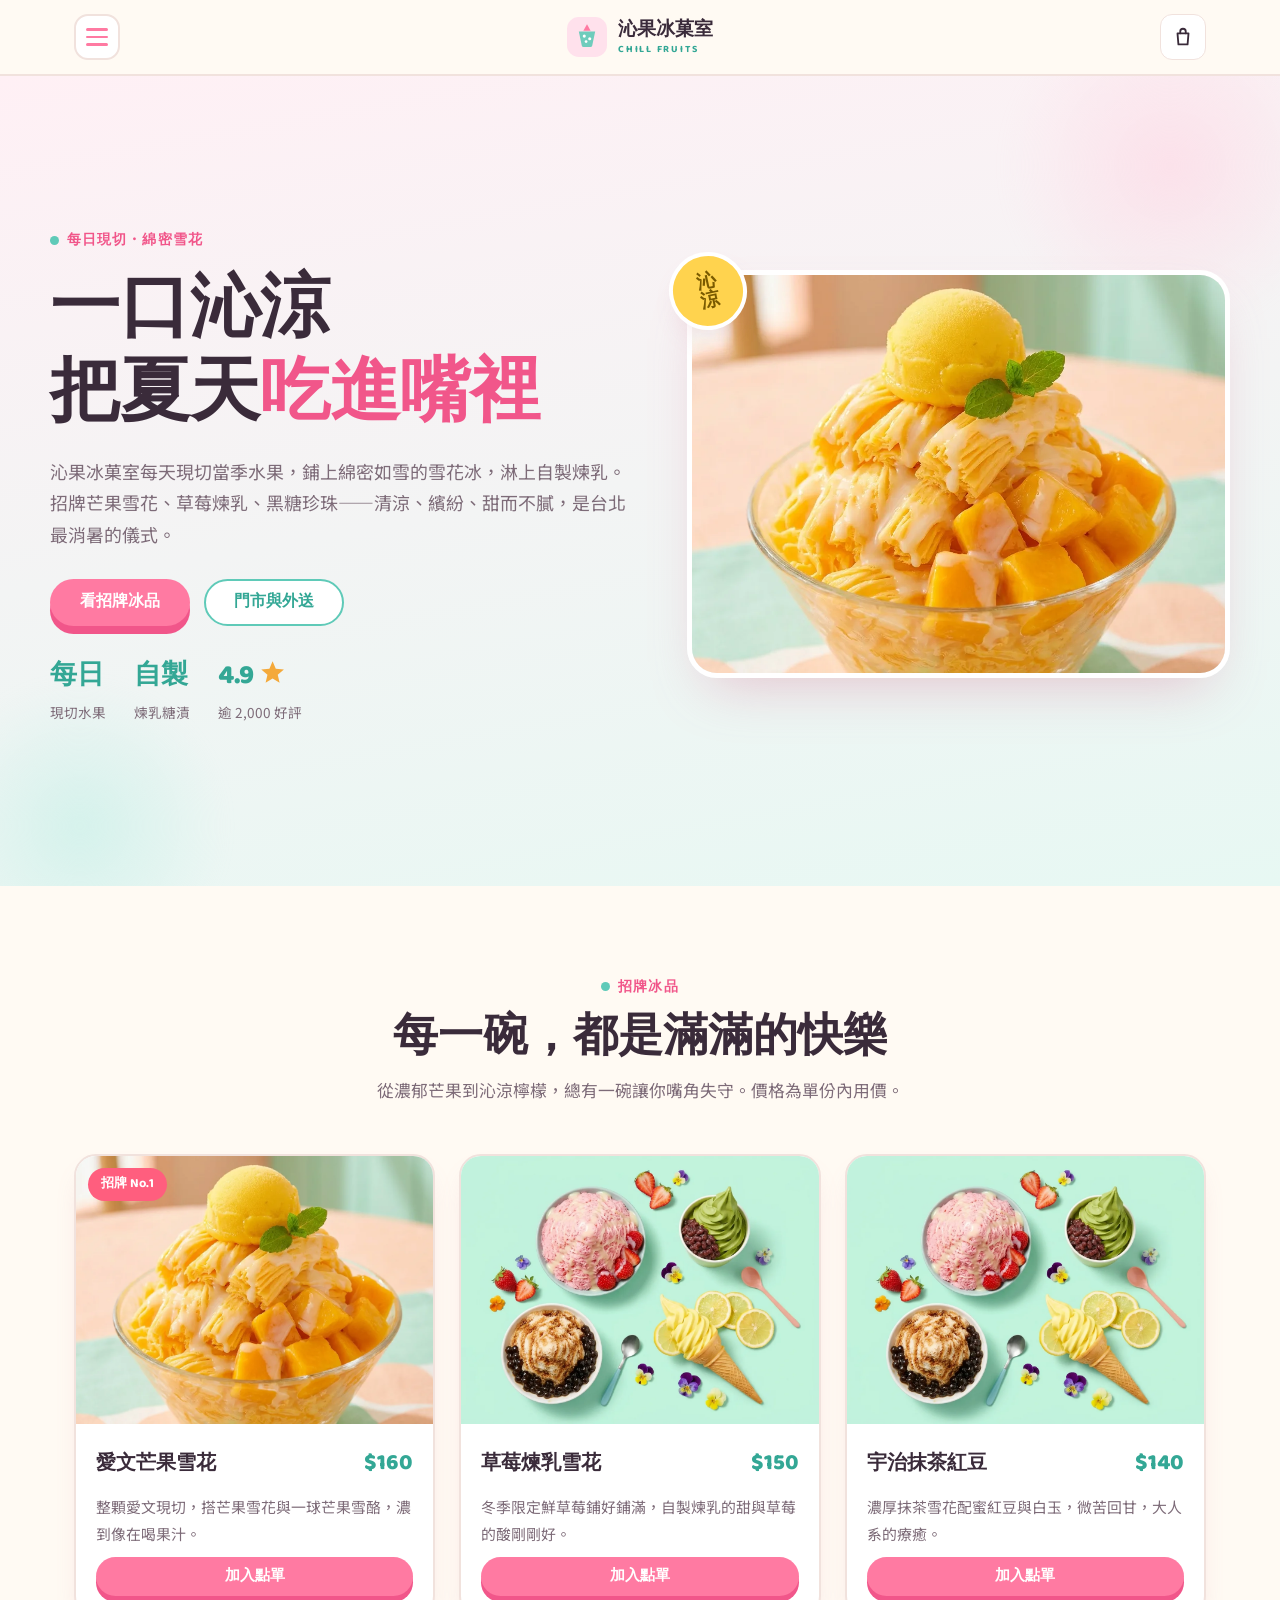
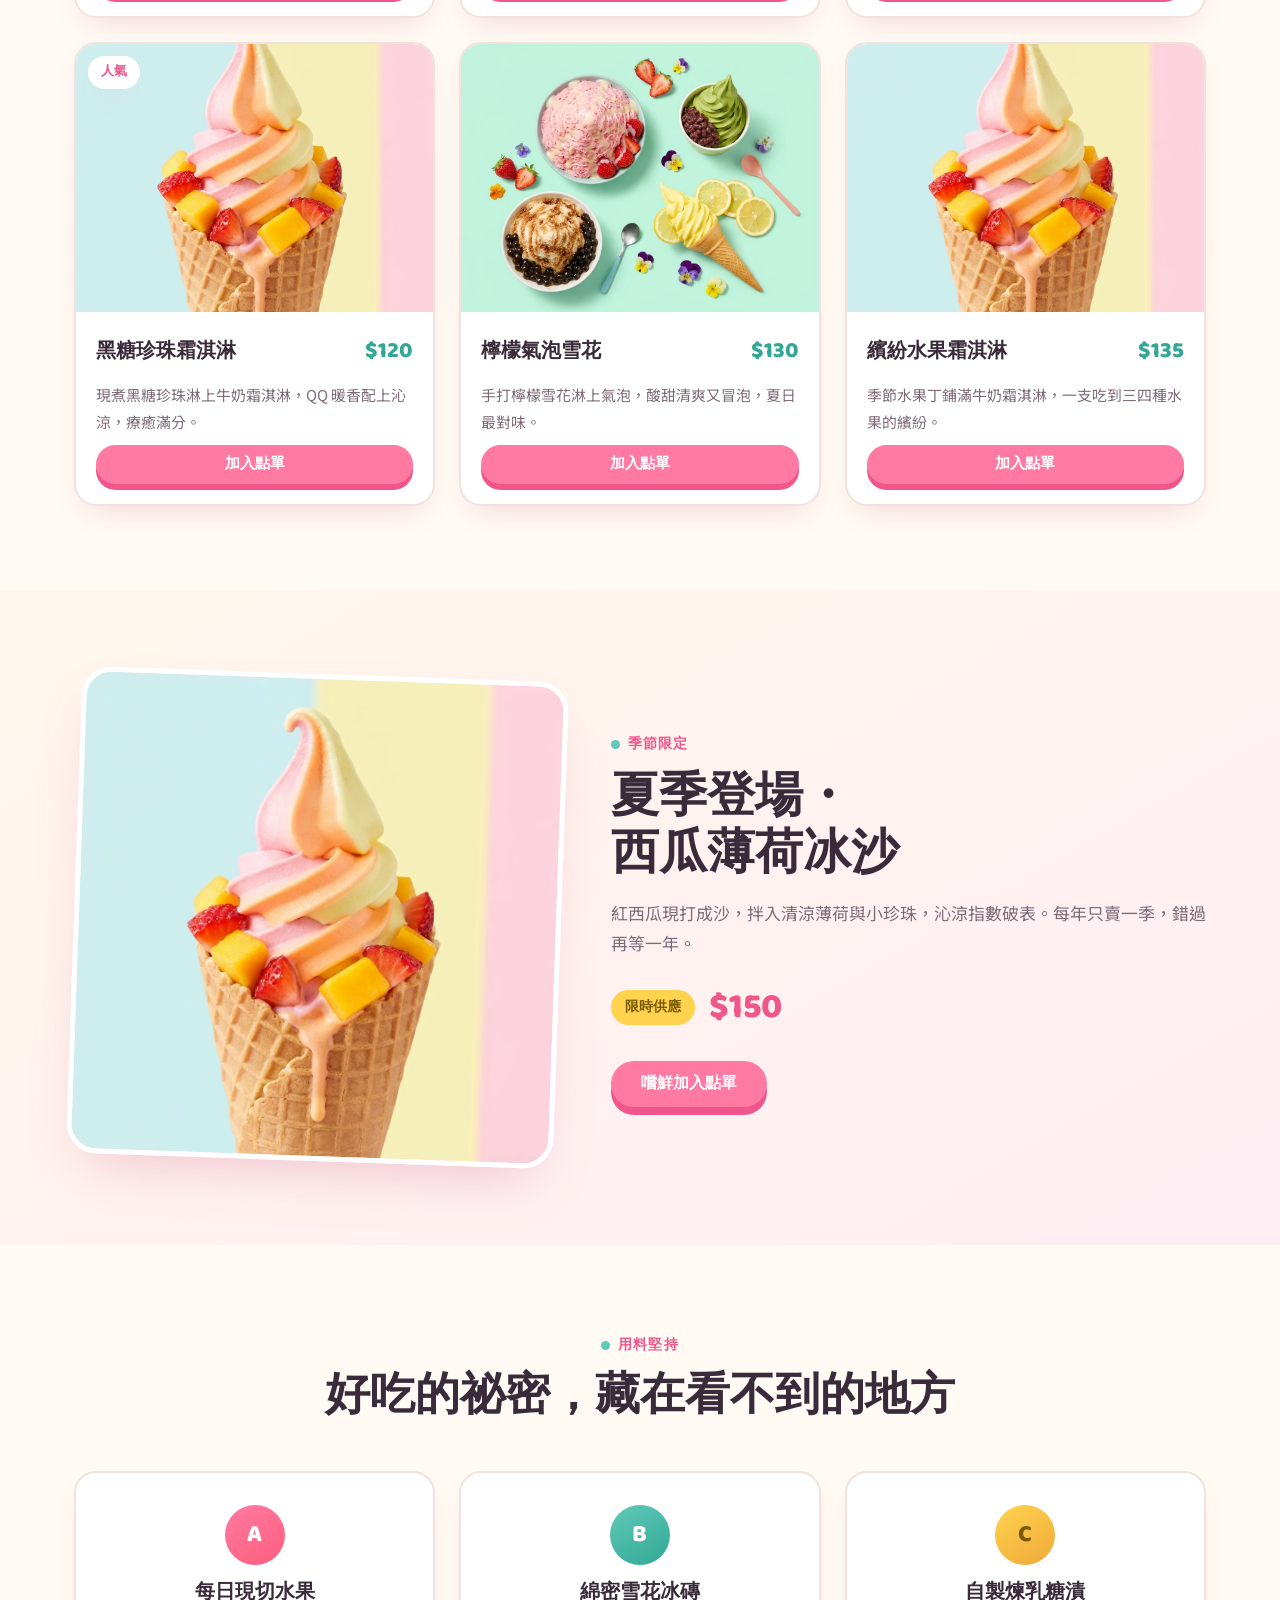
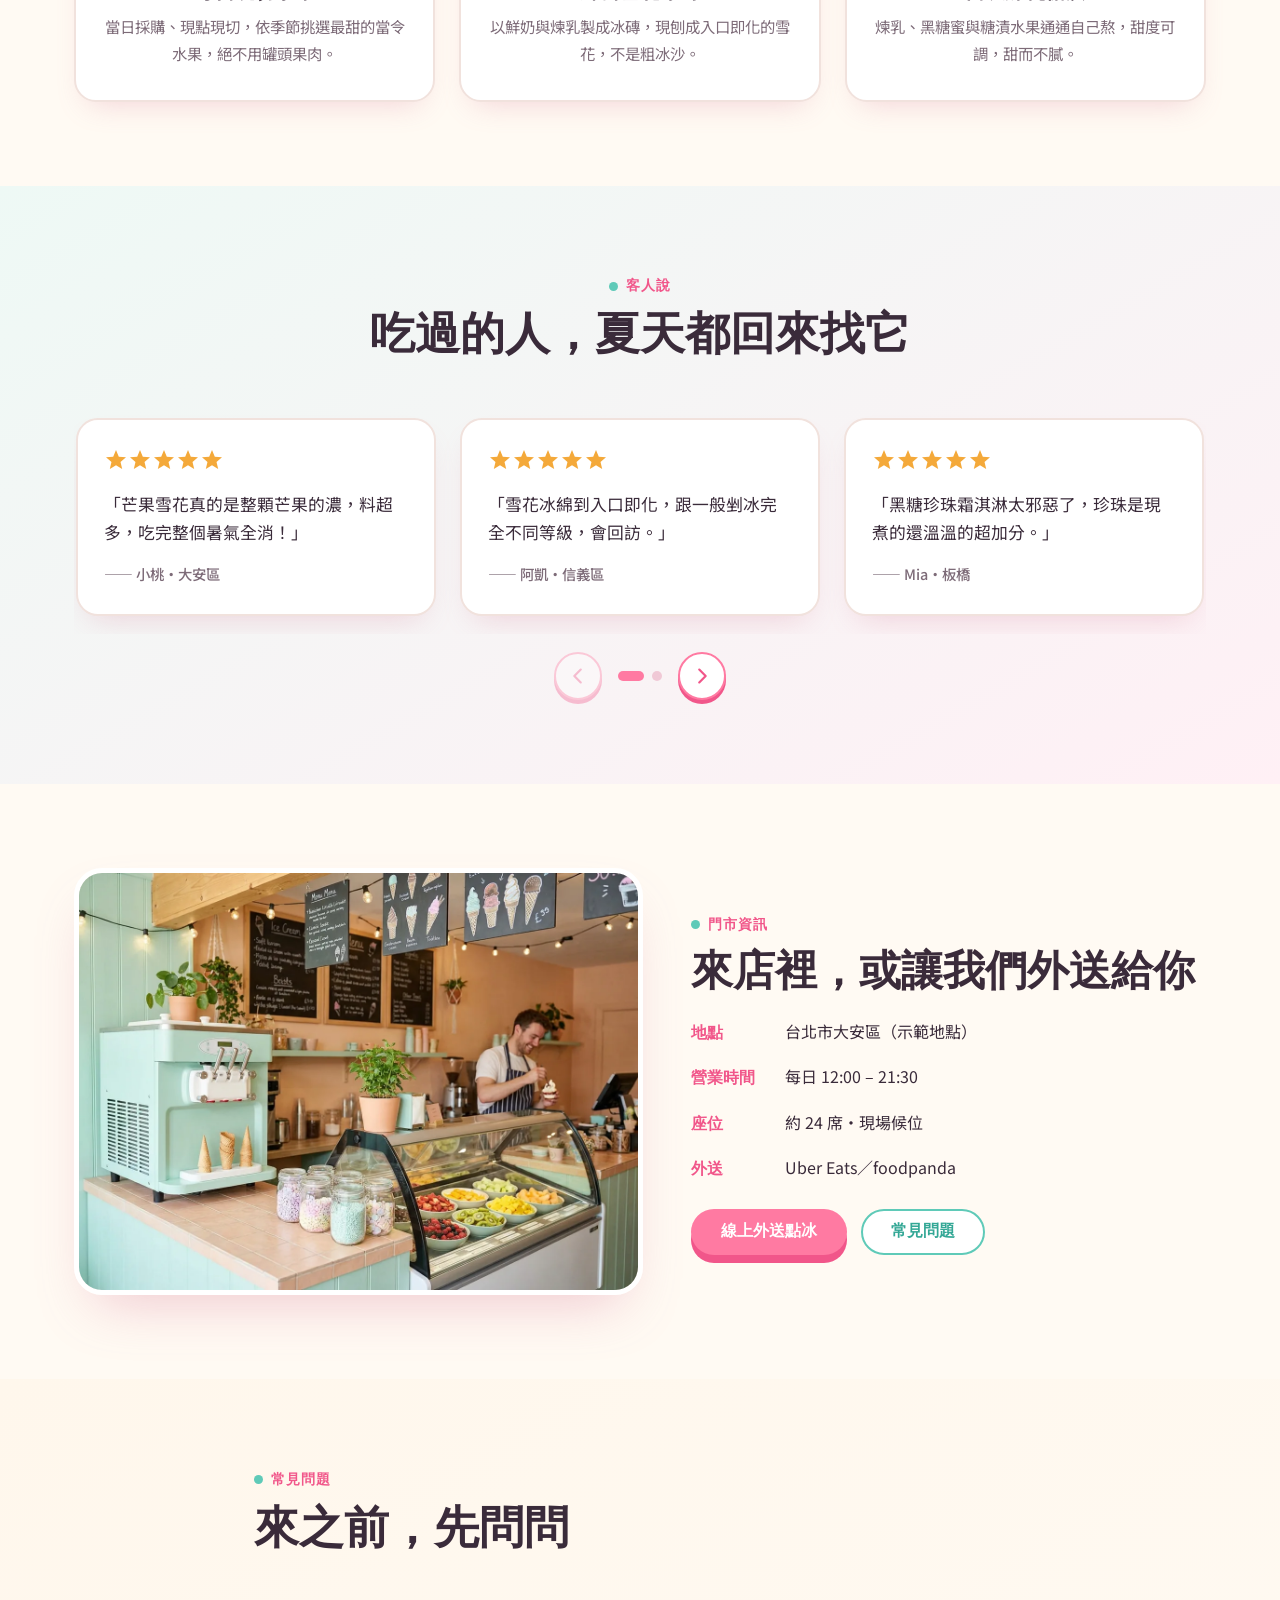
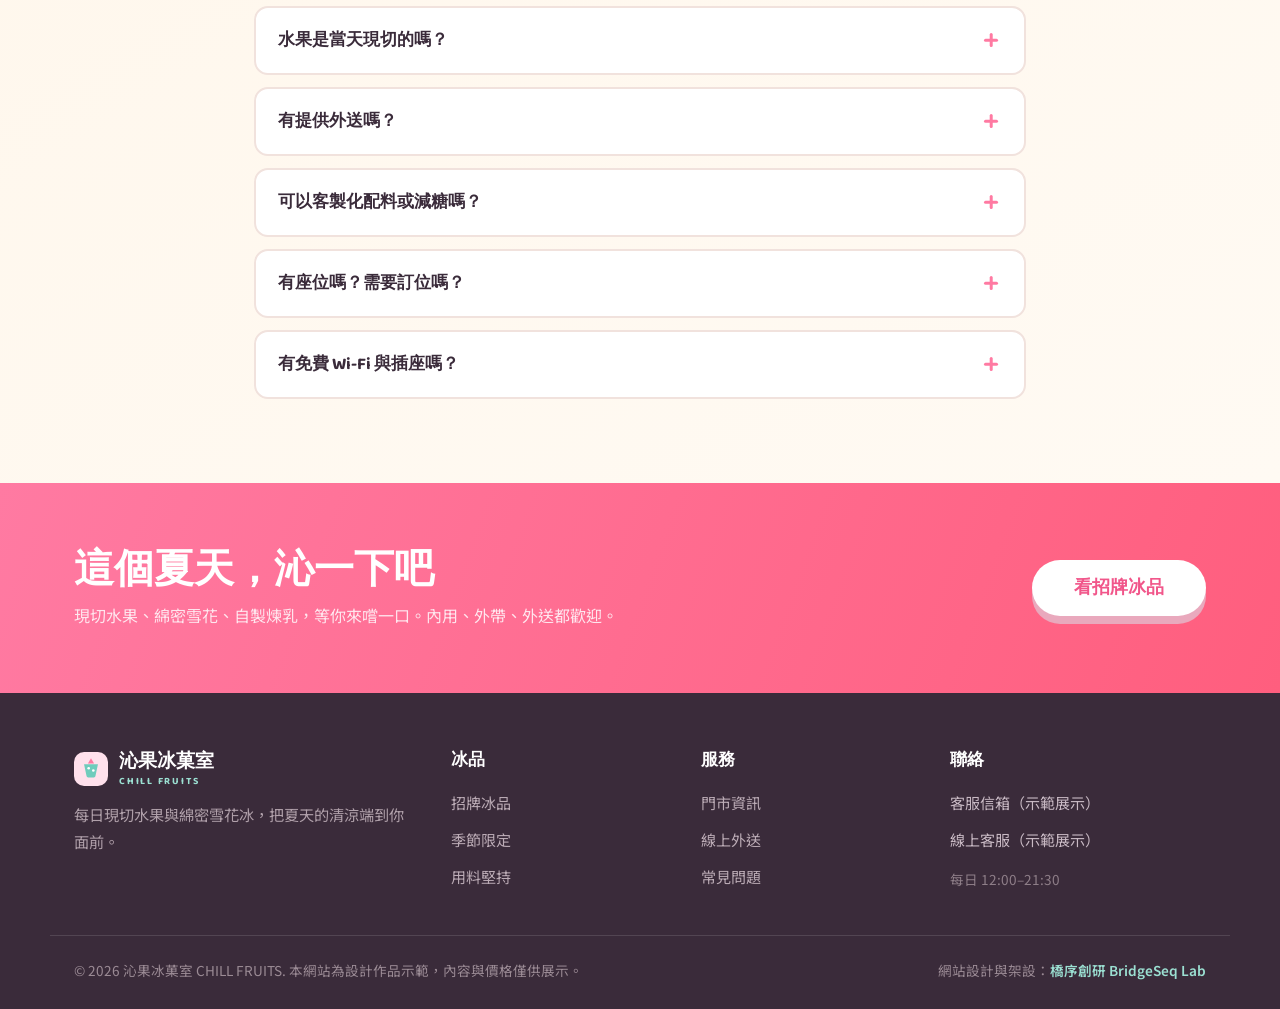
==== commit cb930ee1: "標準化 header：漢堡左/Logo置中/購物車右/抽屜選單" ====
--- a/index.html
+++ b/index.html
@@ -48,6 +48,7 @@
 
 <header class="nav" id="top">
   <div class="wrap nav__in">
+    <button class="burger" id="burger" aria-label="開啟選單" aria-expanded="false" aria-controls="menu"><span></span><span></span><span></span></button>
     <a class="brand" href="#top" aria-label="沁果冰菓室首頁">
       <svg class="brand__mk" viewBox="0 0 44 44" width="40" height="40" aria-hidden="true"><rect width="44" height="44" rx="13" fill="#ffe1ec"/><path d="M22 8l4 7h-8l4-7z" fill="#ff7aa2"/><path d="M13 16h18l-3.3 15.5A2 2 0 0125.7 33h-7.4a2 2 0 01-2-1.5L13 16z" fill="#6fccbc"/><circle cx="19" cy="21" r="1.7" fill="#fff"/><circle cx="25" cy="24" r="1.7" fill="#fff"/><circle cx="21" cy="27" r="1.5" fill="#fff"/></svg>
       <span class="brand__tx"><b>沁果冰菓室</b><i>CHILL FRUITS</i></span>
@@ -60,8 +61,6 @@
       <a href="#visit">門市資訊</a>
       <a href="#faq">常見問題</a>
     </nav>
-    <a class="btn btn--cta nav__cta" href="#order">線上點冰</a>
-    <button class="burger" id="burger" aria-label="開啟選單" aria-expanded="false" aria-controls="menu"><span></span><span></span><span></span></button>
   </div>
 </header>
 
@@ -109,7 +108,7 @@
           <div class="item__body"><div class="item__top"><h3>草莓煉乳雪花</h3><span class="price">$150</span></div><p>冬季限定鮮草莓鋪好鋪滿，自製煉乳的甜與草莓的酸剛剛好。</p><button class="btn btn--cta btn--sm add" data-name="草莓煉乳雪花">加入點單</button></div>
         </article>
         <article class="card item">
-          <div class="item__img"><img src="./images/matcha.webp" alt="抹茶紅豆冰" width="600" height="450" loading="lazy"></div>
+          <div class="item__img"><img src="./images/catalog.webp" alt="抹茶紅豆冰" width="600" height="450" loading="lazy"></div>
           <div class="item__body"><div class="item__top"><h3>宇治抹茶紅豆</h3><span class="price">$140</span></div><p>濃厚抹茶雪花配蜜紅豆與白玉，微苦回甘，大人系的療癒。</p><button class="btn btn--cta btn--sm add" data-name="宇治抹茶紅豆">加入點單</button></div>
         </article>
         <article class="card item">
@@ -117,11 +116,11 @@
           <div class="item__body"><div class="item__top"><h3>黑糖珍珠霜淇淋</h3><span class="price">$120</span></div><p>現煮黑糖珍珠淋上牛奶霜淇淋，QQ 暖香配上沁涼，療癒滿分。</p><button class="btn btn--cta btn--sm add" data-name="黑糖珍珠霜淇淋">加入點單</button></div>
         </article>
         <article class="card item">
-          <div class="item__img"><img src="./images/lemon.webp" alt="檸檬氣泡冰" width="600" height="450" loading="lazy"></div>
+          <div class="item__img"><img src="./images/catalog.webp" alt="檸檬氣泡冰" width="600" height="450" loading="lazy"></div>
           <div class="item__body"><div class="item__top"><h3>檸檬氣泡雪花</h3><span class="price">$130</span></div><p>手打檸檬雪花淋上氣泡，酸甜清爽又冒泡，夏日最對味。</p><button class="btn btn--cta btn--sm add" data-name="檸檬氣泡雪花">加入點單</button></div>
         </article>
         <article class="card item">
-          <div class="item__img"><img src="./images/softfruit.webp" alt="綜合水果霜淇淋" width="600" height="450" loading="lazy"></div>
+          <div class="item__img"><img src="./images/softserve.webp" alt="綜合水果霜淇淋" width="600" height="450" loading="lazy"></div>
           <div class="item__body"><div class="item__top"><h3>繽紛水果霜淇淋</h3><span class="price">$135</span></div><p>季節水果丁鋪滿牛奶霜淇淋，一支吃到三四種水果的繽紛。</p><button class="btn btn--cta btn--sm add" data-name="繽紛水果霜淇淋">加入點單</button></div>
         </article>
       </div>
--- a/assets/style.css
+++ b/assets/style.css
@@ -273,3 +273,22 @@
 .carrow{width:48px;height:48px;border-radius:50%;border:2.5px solid var(--pink);background:#fff;color:var(--pink-d);box-shadow:0 4px 0 var(--pink-d)}
 .carrow:hover:not(:disabled){background:var(--pink);color:#fff}
 .carrow:active:not(:disabled){transform:translateY(3px);box-shadow:0 1px 0 var(--pink-d)}
+
+/* header 選單靠右・排版優化 */
+.nav__in{gap:14px}
+.menu{margin-left:auto;gap:clamp(3px,.55vw,9px)}
+.menu a{padding:8px 12px}
+.nav__cta{margin-left:16px}
+.cartbtn{margin-left:8px}
+
+@media(max-width:1080px){.menu{display:none}.burger{display:flex}}
+
+
+/* ===== 標準 header：漢堡左／Logo置中／購物車右／抽屜選單（覆寫，2026-06-25） ===== */
+.nav__in{justify-content:space-between;position:relative;gap:14px}
+.nav__in .brand{position:absolute;left:50%;transform:translateX(-50%);margin:0}
+.burger{display:flex!important;flex:none;margin-left:0!important}
+.menu{display:none!important;margin-left:0!important}
+.menu.open{display:flex!important;position:fixed;inset:74px 0 auto 0;flex-direction:column;gap:0;background:#fff;border-bottom:1px solid var(--line);padding:10px 24px 22px;box-shadow:var(--shadow);transform:none!important;z-index:99}
+.menu.open a{padding:13px 6px;font-size:1.05rem;border-bottom:1px solid var(--line)}
+.cartbtn{margin-left:0!important}
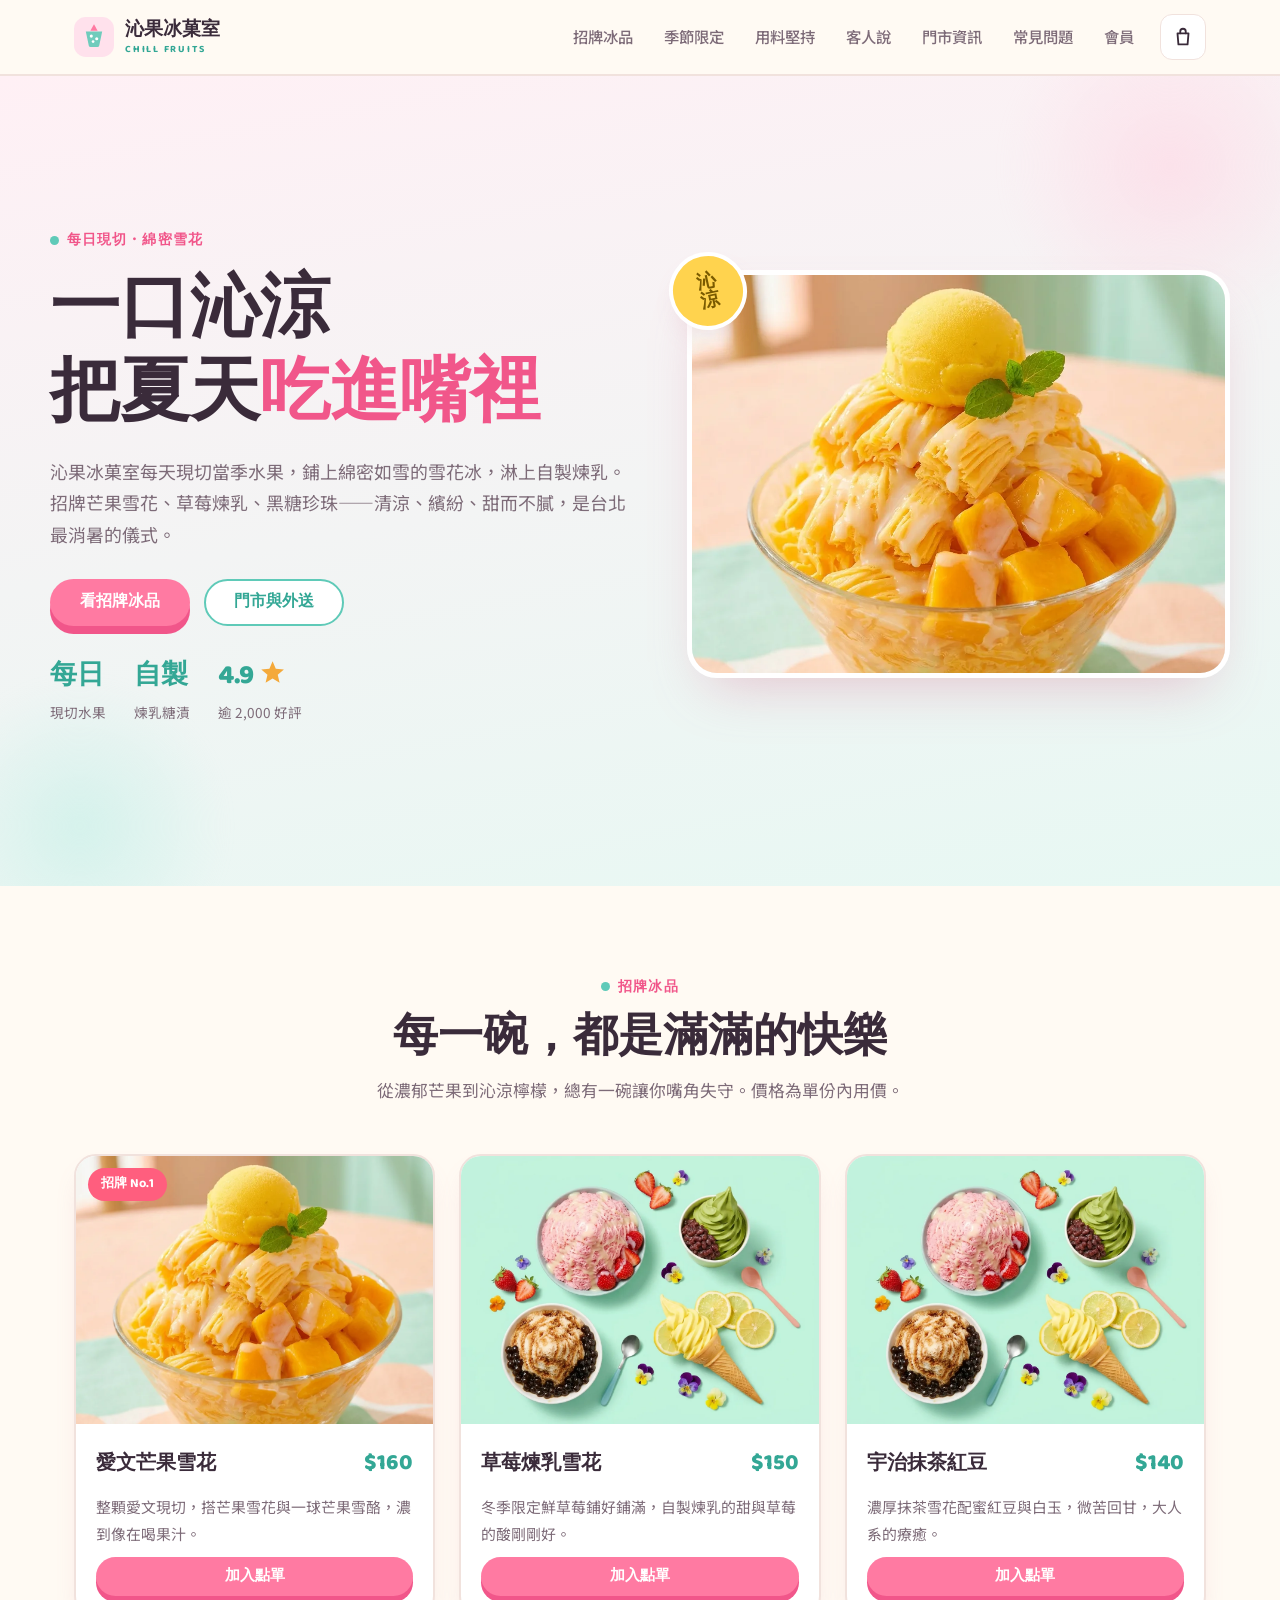
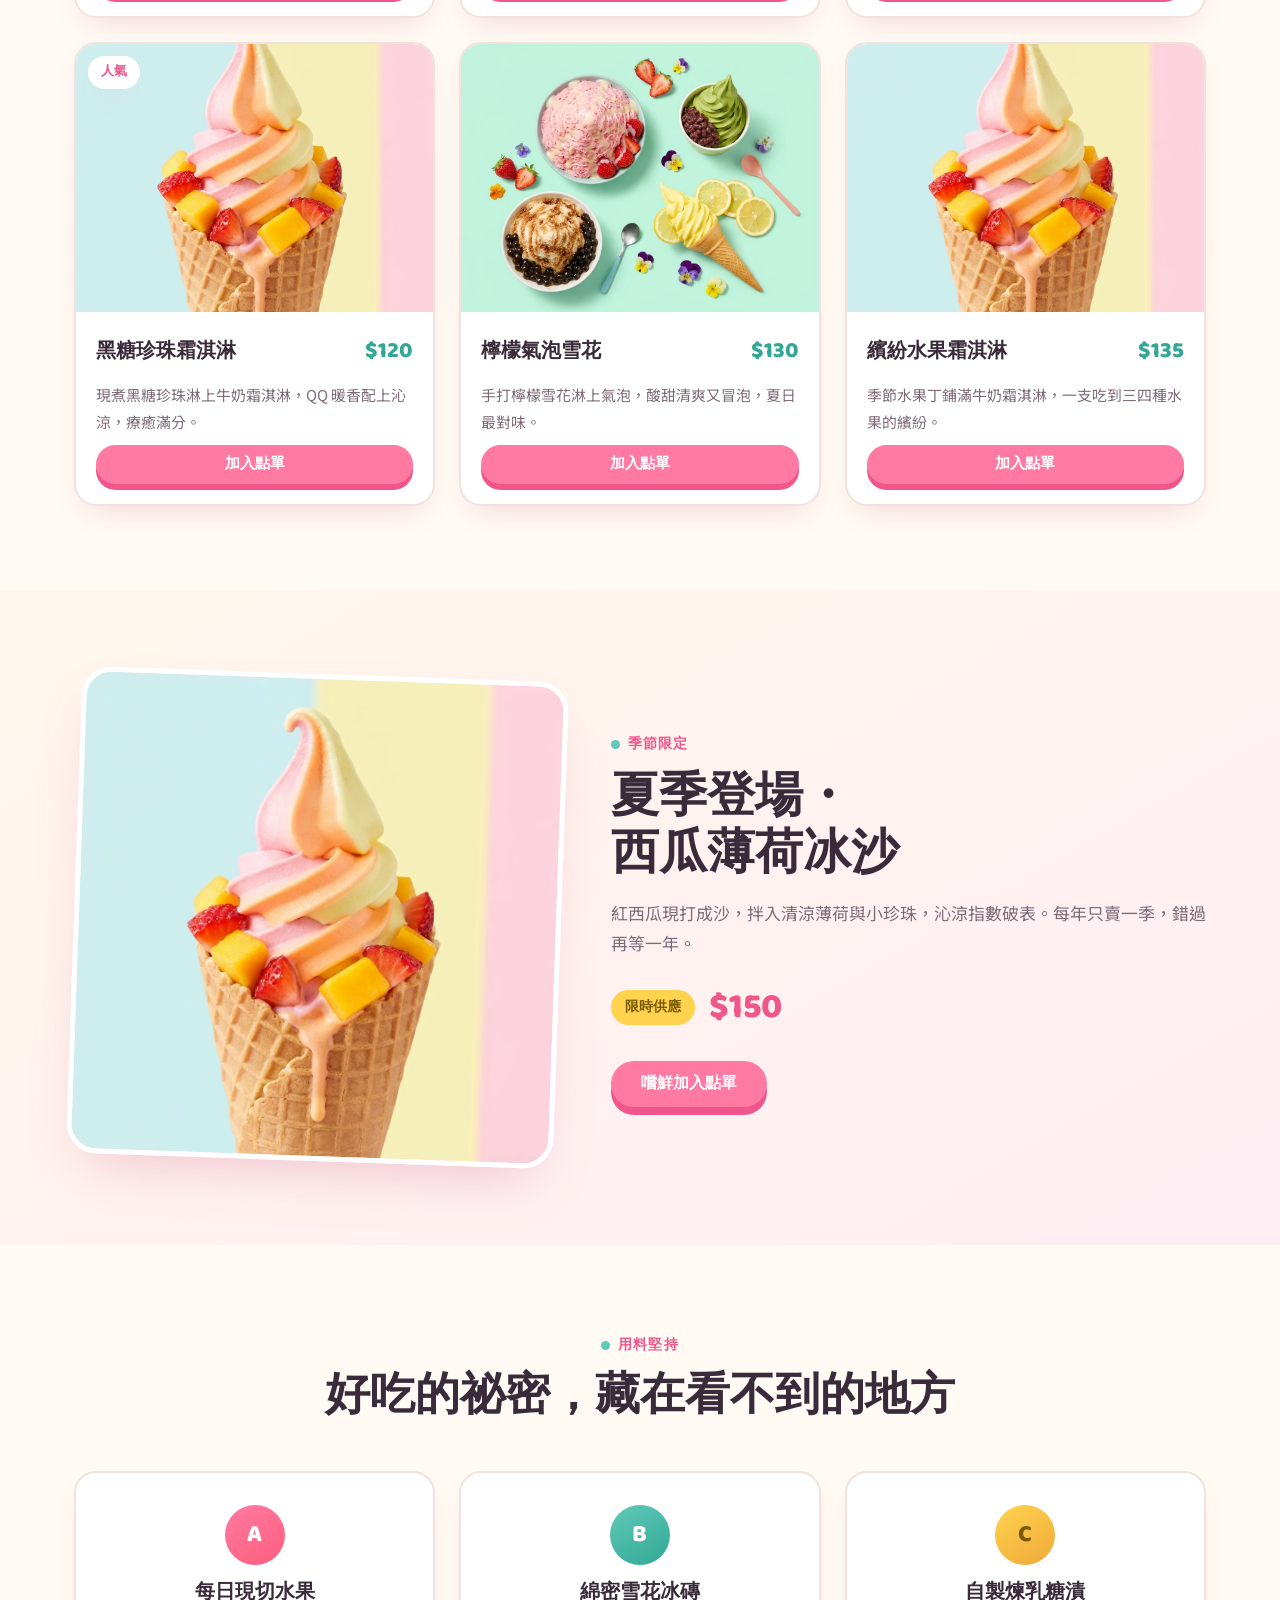
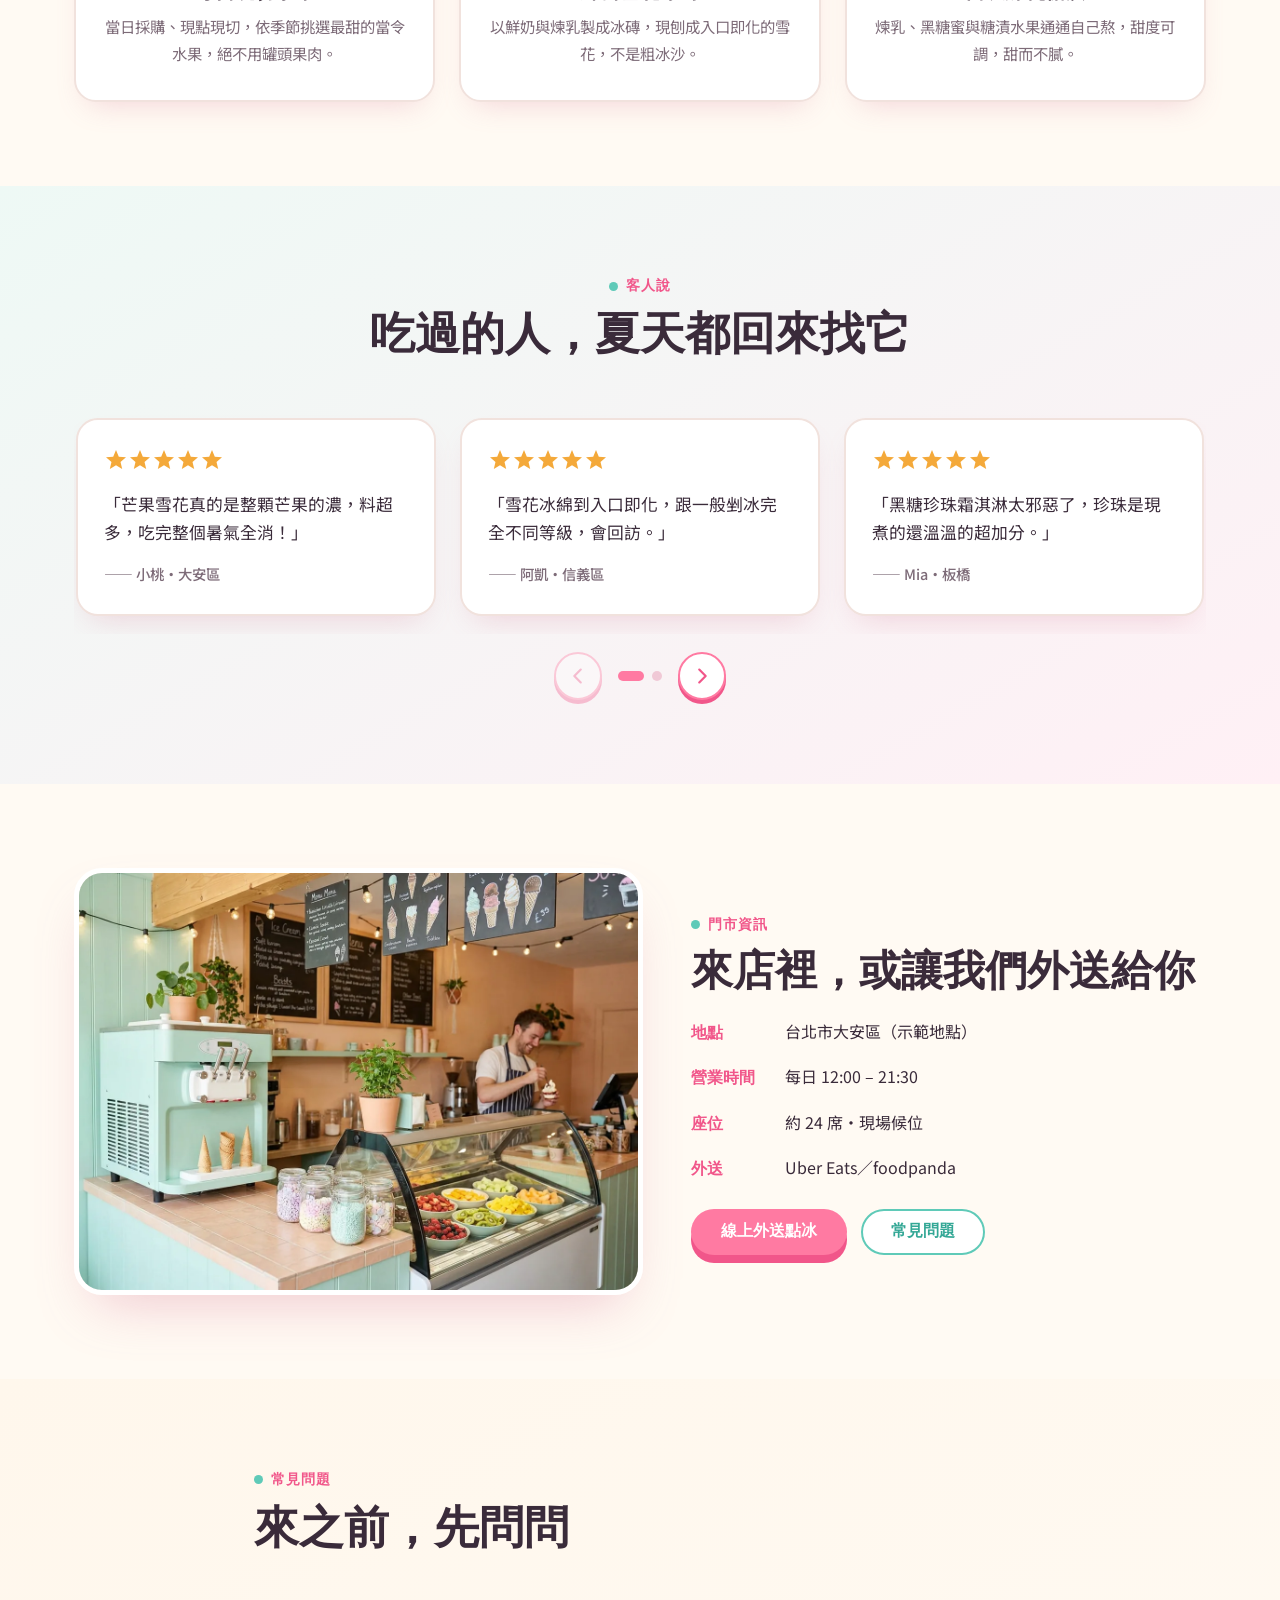
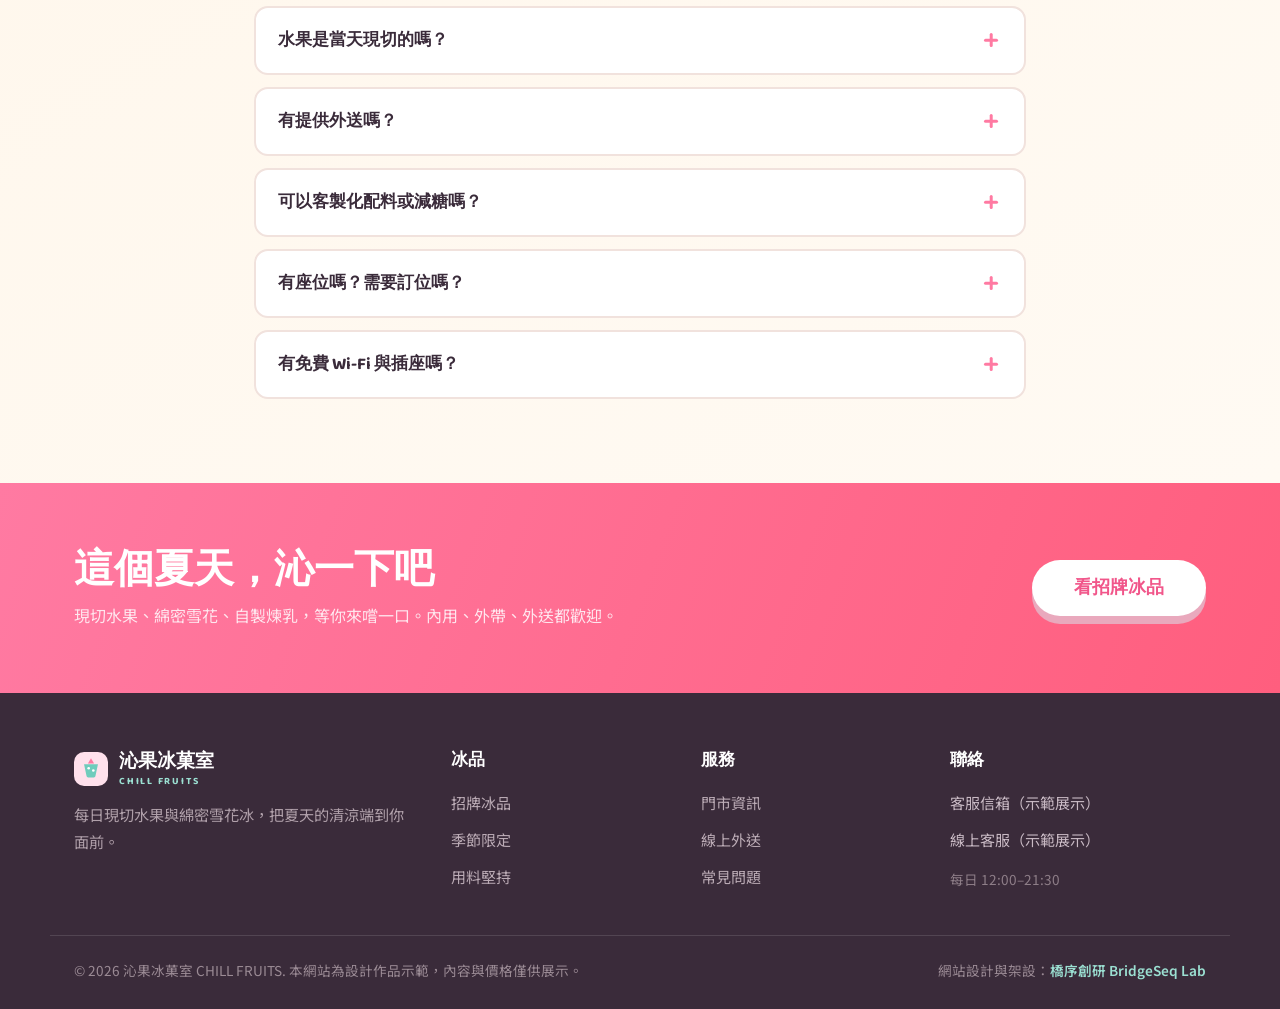
==== commit e0802727: "規範:電腦版 Logo左+橫向導覽(覆寫漢堡置中)、新增會員中心 member.html、css cache-bust" ====
--- a/index.html
+++ b/index.html
@@ -20,7 +20,7 @@
 <link rel="preconnect" href="https://fonts.googleapis.com">
 <link rel="preconnect" href="https://fonts.gstatic.com" crossorigin>
 <link href="https://fonts.googleapis.com/css2?family=Baloo+2:wght@500;600;700;800&family=Noto+Sans+TC:wght@400;500;700;900&display=swap" rel="stylesheet">
-<link rel="stylesheet" href="./assets/style.css">
+<link rel="stylesheet" href="./assets/style.css?v=2">
 <script type="application/ld+json">
 {
   "@context":"https://schema.org",
@@ -60,7 +60,7 @@
       <a href="#reviews">客人說</a>
       <a href="#visit">門市資訊</a>
       <a href="#faq">常見問題</a>
-    </nav>
+    <a href="./member.html">會員</a></nav>
   </div>
 </header>
 
--- a/assets/style.css
+++ b/assets/style.css
@@ -292,3 +292,17 @@
 .menu.open{display:flex!important;position:fixed;inset:74px 0 auto 0;flex-direction:column;gap:0;background:#fff;border-bottom:1px solid var(--line);padding:10px 24px 22px;box-shadow:var(--shadow);transform:none!important;z-index:99}
 .menu.open a{padding:13px 6px;font-size:1.05rem;border-bottom:1px solid var(--line)}
 .cartbtn{margin-left:0!important}
+
+
+/* 購物車「繼續購物」外框鈕 */
+.cbtn-ghost{width:100%;margin-top:10px;display:inline-flex;align-items:center;justify-content:center;background:transparent;color:var(--c-ink);border:1px solid var(--c-line);border-radius:30px;padding:11px 20px;font-family:var(--tc);font-weight:500;font-size:.98rem;cursor:pointer;transition:.2s}
+.cbtn-ghost:hover{border-color:var(--c-accent);color:var(--c-accent)}
+
+
+/* 規範:電腦版 Logo 左 + 橫向導覽(覆寫舊「漢堡置中／Logo置中」標準 header,2026-06-26) */
+@media(min-width:861px){
+  .nav__in{justify-content:space-between!important}
+  .nav__in .brand{position:static!important;left:auto!important;transform:none!important;margin:0!important}
+  .menu{display:flex!important;flex-direction:row!important;position:static!important;inset:auto!important;transform:none!important;background:none!important;border:0!important;box-shadow:none!important;padding:0!important;margin-left:auto!important}
+  .burger{display:none!important}
+}
